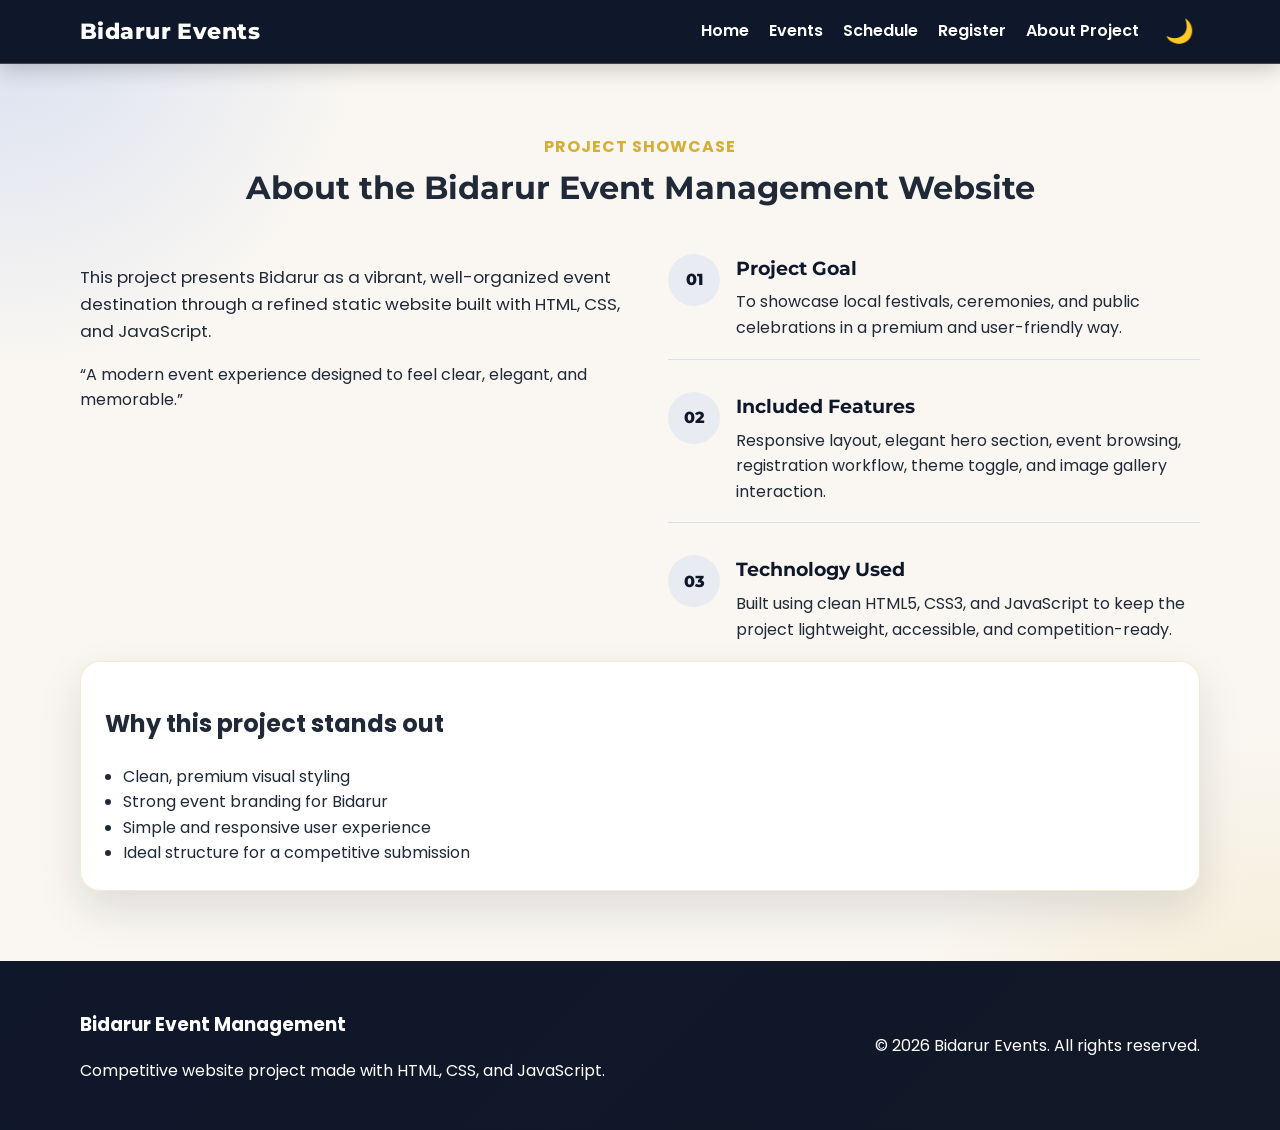
==== about-project.html @ a52b636d "Add files via upload" ====
<!DOCTYPE html>
<html lang="en">
<head>
    <meta charset="UTF-8" />
    <meta name="viewport" content="width=device-width, initial-scale=1.0" />
    <title>About the Project | Bidarur Event Management</title>
    <meta name="description" content="A premium static event management project page for Bidarur showcasing the website concept, goals, and technologies." />
    <link rel="preconnect" href="https://fonts.googleapis.com" />
    <link rel="preconnect" href="https://fonts.gstatic.com" crossorigin />
    <link href="https://fonts.googleapis.com/css2?family=Montserrat:wght@600;700;800&family=Poppins:wght@400;500;600;700&display=swap" rel="stylesheet" />
    <link rel="stylesheet" href="css/style.css" />
    <link rel="stylesheet" href="css/responsive.css" />
</head>
<body>
    <div class="loading-screen" id="loadingScreen">
        <div class="spinner"></div>
    </div>

    <header class="site-header">
        <div class="container nav-wrapper">
            <a href="index.html" class="logo">Bidarur Events</a>
            <button class="menu-toggle" aria-label="Toggle menu">☰</button>
            <nav class="site-nav">
                <a href="index.html">Home</a>
                <a href="index.html#events">Events</a>
                <a href="index.html#schedule">Schedule</a>
                <a href="index.html#register">Register</a>
                <a href="about-project.html">About Project</a>
                <button class="theme-toggle" id="themeToggle" aria-label="Toggle dark mode">🌙</button>
            </nav>
        </div>
    </header>

    <main class="page-content section">
        <div class="container">
            <div class="section-heading reveal">
                <p class="eyebrow">Project Showcase</p>
                <h1>About the Bidarur Event Management Website</h1>
            </div>

            <div class="project-showcase">
                <div class="project-intro reveal">
                    <p class="lead">
                        This project presents Bidarur as a vibrant, well-organized event destination through a refined
                        static website built with HTML, CSS, and JavaScript.
                    </p>
                    <div class="about-quote">
                        “A modern event experience designed to feel clear, elegant, and memorable.”
                    </div>
                </div>

                <div class="project-panel reveal">
                    <div class="project-panel-row">
                        <span>01</span>
                        <div>
                            <h3>Project Goal</h3>
                            <p>To showcase local festivals, ceremonies, and public celebrations in a premium and user-friendly way.</p>
                        </div>
                    </div>
                    <div class="project-panel-row">
                        <span>02</span>
                        <div>
                            <h3>Included Features</h3>
                            <p>Responsive layout, elegant hero section, event browsing, registration workflow, theme toggle, and image gallery interaction.</p>
                        </div>
                    </div>
                    <div class="project-panel-row">
                        <span>03</span>
                        <div>
                            <h3>Technology Used</h3>
                            <p>Built using clean HTML5, CSS3, and JavaScript to keep the project lightweight, accessible, and competition-ready.</p>
                        </div>
                    </div>
                </div>
            </div>

            <div class="project-summary reveal">
                <h2>Why this project stands out</h2>
                <ul>
                    <li>Clean, premium visual styling</li>
                    <li>Strong event branding for Bidarur</li>
                    <li>Simple and responsive user experience</li>
                    <li>Ideal structure for a competitive submission</li>
                </ul>
            </div>
        </div>
    </main>

    <footer class="site-footer">
        <div class="container footer-grid">
            <div>
                <h3>Bidarur Event Management</h3>
                <p>Competitive website project made with HTML, CSS, and JavaScript.</p>
            </div>
            <div>
                <p>© <span id="year"></span> Bidarur Events. All rights reserved.</p>
            </div>
        </div>
    </footer>

    <script src="js/script.js"></script>
</body>
</html>
---- css/style.css ----
:root {
    --primary: #2563eb;
    --primary-dark: #0f172a;
    --secondary: #d4af37;
    --bg: #faf7f2;
    --text: #1f2937;
    --white: #ffffff;
    --card-shadow: 0 18px 45px rgba(15, 23, 42, 0.12);
    --border: rgba(212, 175, 55, 0.24);
}

body.dark-mode {
    --bg: #07111f;
    --text: #e5eefb;
    --white: #10213a;
    --card-shadow: 0 18px 40px rgba(0, 0, 0, 0.35);
    --border: rgba(255, 255, 255, 0.08);
}

* {
    box-sizing: border-box;
}

html {
    scroll-behavior: smooth;
}

body {
    margin: 0;
    font-family: 'Poppins', 'Segoe UI', Arial, sans-serif;
    background:
        radial-gradient(circle at top left, rgba(37, 99, 235, 0.16), transparent 22%),
        radial-gradient(circle at bottom right, rgba(212, 175, 55, 0.2), transparent 24%),
        var(--bg);
    color: var(--text);
    line-height: 1.6;
    transition: background 0.35s ease, color 0.35s ease;
}

img {
    max-width: 100%;
}

.container {
    width: min(1120px, 92%);
    margin: 0 auto;
}

.loading-screen {
    position: fixed;
    inset: 0;
    display: grid;
    place-items: center;
    background: #0f172a;
    color: #fff;
    z-index: 9999;
    transition: opacity 0.6s ease, visibility 0.6s ease;
}

.loading-screen.hidden {
    opacity: 0;
    visibility: hidden;
}

.spinner {
    width: 60px;
    height: 60px;
    border: 5px solid rgba(255,255,255,0.35);
    border-radius: 50%;
    border-top-color: #fff;
    animation: spin 1s linear infinite;
}

@keyframes spin {
    to { transform: rotate(360deg); }
}

.site-header {
    background: #0f172a;
    backdrop-filter: blur(12px);
    position: sticky;
    top: 0;
    z-index: 999;
    box-shadow: 0 6px 20px rgba(0, 0, 0, 0.18);
    border-bottom: 1px solid rgba(212, 175, 55, 0.3);
    transition: background 0.3s ease, box-shadow 0.3s ease, border-color 0.3s ease;
}

.site-header.scrolled {
    background: #0f172a;
    box-shadow: 0 8px 24px rgba(0, 0, 0, 0.22);
    border-bottom: 1px solid rgba(212, 175, 55, 0.4);
}

body.dark-mode .site-header {
    background: rgba(7, 17, 31, 0.93);
}

.nav-wrapper {
    display: flex;
    align-items: center;
    justify-content: space-between;
    padding: 14px 0;
}

.logo {
    color: #ffffff;
    font-weight: 800;
    text-decoration: none;
    font-size: 1.35rem;
    letter-spacing: 0.02em;
    font-family: 'Montserrat', 'Poppins', sans-serif;
}

.site-nav {
    display: flex;
    gap: 20px;
    align-items: center;
}

.site-nav a {
    text-decoration: none;
    color: #ffffff;
    font-weight: 600;
}

.menu-toggle,
.theme-toggle {
    display: none;
    font-size: 1.45rem;
    background: transparent;
    border: none;
    cursor: pointer;
}

.theme-toggle {
    display: inline-block;
    color: var(--text);
}

.hero {
    padding: 90px 0 70px;
    background:
        linear-gradient(135deg, rgba(15, 23, 42, 0.98), rgba(37, 99, 235, 0.96)),
        linear-gradient(120deg, rgba(212, 175, 55, 0.18), transparent);
    color: var(--white);
    position: relative;
    overflow: hidden;
}

.hero::before {
    content: "";
    position: absolute;
    inset: auto -80px -80px auto;
    width: 320px;
    height: 320px;
    background: radial-gradient(circle, rgba(255,255,255,0.35), rgba(255,255,255,0.04));
    border-radius: 50%;
}

.hero::after {
    content: "";
    position: absolute;
    left: -60px;
    bottom: -60px;
    width: 180px;
    height: 180px;
    border-radius: 50%;
    background: rgba(249, 199, 79, 0.2);
}

.hero-grid {
    display: grid;
    grid-template-columns: 1.2fr 0.8fr;
    gap: 28px;
    align-items: center;
}

.hero-content h1 {
    font-size: clamp(2.4rem, 5vw, 4rem);
    max-width: 650px;
    font-family: 'Montserrat', 'Poppins', sans-serif;
}

.hero-badge {
    display: inline-block;
    padding: 8px 14px;
    margin-bottom: 14px;
    border-radius: 999px;
    background: rgba(255, 255, 255, 0.16);
    color: #fff;
    font-size: 0.82rem;
    font-weight: 700;
    letter-spacing: 0.04em;
}

.eyebrow {
    text-transform: uppercase;
    letter-spacing: 1px;
    font-weight: 700;
    margin: 0 0 10px;
    color: var(--secondary);
}

.hero h1,
.section-heading h1,
.section-heading h2 {
    margin: 0 0 14px;
    line-height: 1.2;
    font-family: 'Montserrat', 'Poppins', sans-serif;
}

.lead {
    max-width: 680px;
    font-size: 1.05rem;
}

.hero-actions {
    display: flex;
    gap: 15px;
    margin-top: 25px;
}

.btn {
    display: inline-flex;
    align-items: center;
    justify-content: center;
    padding: 12px 20px;
    text-decoration: none;
    border-radius: 999px;
    font-weight: 700;
    font-family: 'Poppins', sans-serif;
    transition: transform 0.25s ease, box-shadow 0.25s ease;
}

.btn:hover,
.feature-card:hover,
.event-card:hover,
.timeline-item:hover,
.gallery-item:hover,
.countdown-box:hover {
    transform: translateY(-6px);
    box-shadow: 0 18px 40px rgba(15, 23, 42, 0.16);
}

.btn.primary {
    background: linear-gradient(135deg, #2563eb, #0f172a);
    color: #ffffff;
    box-shadow: 0 12px 24px rgba(37, 99, 235, 0.24);
}

.btn.secondary {
    background: transparent;
    border: 1px solid rgba(212, 175, 55, 0.9);
    color: #ffffff;
}

.hero-points {
    margin: 22px 0 0;
    padding-left: 18px;
}

.hero-card,
.feature-card,
.event-card,
.register-form,
.project-summary,
.timeline-item,
.gallery-item,
.countdown-box {
    background: var(--white);
    border: 1px solid var(--border);
    border-radius: 20px;
    box-shadow: var(--card-shadow);
}

.hero-card {
    color: var(--text);
    padding: 25px;
    background: linear-gradient(180deg, rgba(255,255,255,0.96), rgba(250,247,242,0.96));
    display: flex;
    flex-direction: column;
    gap: 14px;
    border: 1px solid rgba(212, 175, 55, 0.34);
}

body.dark-mode .hero-card {
    background: linear-gradient(180deg, rgba(16,33,58,0.98), rgba(10,23,42,0.98));
}

.mini-stat {
    display: flex;
    justify-content: space-between;
    align-items: center;
    padding: 12px 0;
    border-bottom: 1px solid #dde8ff;
}

.mini-stat:last-child {
    border-bottom: none;
}

.hero-side-button {
    width: 100%;
    text-align: center;
}

.mini-stat span {
    font-size: 1.6rem;
    font-weight: 800;
    color: var(--primary-dark);
}

/* Editorial home hero */
.hero {
    min-height: 700px;
    padding: 100px 0 96px;
    background: #fbf9f5;
    color: var(--primary-dark);
}

.hero::before {
    inset: auto -180px -210px auto;
    width: 590px;
    height: 590px;
    background: #d4af37;
    opacity: 0.82;
}

.hero::after {
    inset: -195px -110px auto auto;
    width: 500px;
    height: 500px;
    background: transparent;
    border: 1px solid rgba(212, 175, 55, 0.5);
    opacity: 1;
}

.hero-grid {
    grid-template-columns: minmax(0, 1.1fr) minmax(360px, 0.9fr);
    gap: clamp(28px, 4vw, 70px);
    min-height: 470px;
    position: relative;
    z-index: 1;
}

.hero-content {
    position: relative;
    z-index: 2;
}

.hero-kicker {
    margin: 0 0 20px;
    color: var(--primary);
    font-size: 0.84rem;
    font-weight: 800;
    letter-spacing: 0.15em;
    text-transform: uppercase;
}

.hero-content h1 {
    max-width: 720px;
    margin: 0;
    color: var(--primary-dark);
    font-size: clamp(3rem, 5.5vw, 5.4rem);
    font-weight: 800;
    letter-spacing: -0.065em;
    line-height: 0.98;
}

.hero-content h1 em {
    color: #b58b1b;
    font-family: Georgia, 'Times New Roman', serif;
    font-weight: 500;
}

.hero .lead {
    max-width: 575px;
    margin: 25px 0 0;
    color: #455468;
    font-size: 1.08rem;
}

.hero-actions {
    margin-top: 30px;
}

.hero .btn.primary {
    padding: 14px 23px;
    background: linear-gradient(135deg, #2563eb, #1648ad);
}

.hero-outline {
    padding: 12px 20px;
    border: 1px solid rgba(15, 23, 42, 0.16);
    border-radius: 999px;
    color: var(--primary-dark);
    background: rgba(255, 255, 255, 0.72);
}

.hero-outline span {
    margin-left: 7px;
    font-size: 1.15rem;
}

.hero-trust {
    display: flex;
    align-items: center;
    gap: 12px;
    margin-top: 30px;
    color: #526072;
    font-size: 0.88rem;
}

.hero-trust span {
    display: grid;
    width: 38px;
    height: 38px;
    place-items: center;
    border-radius: 50%;
    color: #9b7412;
    background: rgba(212, 175, 55, 0.22);
}

.hero-trust p {
    margin: 0;
    line-height: 1.45;
}

.hero-trust strong {
    color: var(--primary-dark);
}

.hero-visual {
    position: relative;
    z-index: 1;
    height: 545px;
}

.hero-photo-frame {
    position: absolute;
    inset: 0 auto 0 50%;
    width: min(350px, 76%);
    overflow: hidden;
    border: 9px solid #ffffff;
    border-radius: 180px 180px 28px 28px;
    box-shadow: 0 26px 60px rgba(15, 23, 42, 0.24);
    transform: translateX(-50%);
}

.hero-visual::before {
    content: "";
    position: absolute;
    top: 34px;
    left: 50%;
    width: min(390px, 84%);
    height: 455px;
    border: 2px solid #d4af37;
    border-radius: 190px 190px 34px 34px;
    transform: translateX(-50%) rotate(5deg);
}

.hero-visual::after {
    content: "✦  ✦  ✦";
    position: absolute;
    right: 5%;
    bottom: 5px;
    color: #b58b1b;
    font-size: 1.2rem;
    letter-spacing: 0.3em;
    transform: rotate(-90deg);
}

.hero-photo-frame::after {
    content: "";
    position: absolute;
    inset: 0;
    background: linear-gradient(130deg, rgba(15, 23, 42, 0.08), rgba(15, 23, 42, 0.42));
}

.hero-photo-frame img {
    width: 100%;
    height: 100%;
    object-fit: cover;
    object-position: center;
    transform: scale(1.03);
    transition: transform 0.7s ease;
}

.hero-visual:hover .hero-photo-frame img {
    transform: scale(1.1);
}

.hero-event-note {
    position: absolute;
    left: -2%;
    bottom: 42px;
    max-width: 270px;
    padding: 17px 20px;
    border: 1px solid rgba(255, 255, 255, 0.5);
    border-radius: 16px;
    color: #ffffff;
    background: rgba(15, 23, 42, 0.88);
    box-shadow: 0 15px 30px rgba(15, 23, 42, 0.2);
}

.hero-occasion-badge {
    position: absolute;
    top: 68px;
    right: 0;
    padding: 14px 16px;
    border-left: 3px solid #d4af37;
    color: var(--primary-dark);
    background: rgba(255, 255, 255, 0.92);
    box-shadow: 0 12px 28px rgba(15, 23, 42, 0.12);
}

.hero-occasion-badge span,
.hero-occasion-badge strong {
    display: block;
}

.hero-occasion-badge span {
    color: #8a6a17;
    font-size: 0.68rem;
    font-weight: 800;
    letter-spacing: 0.13em;
    text-transform: uppercase;
}

.hero-occasion-badge strong {
    margin-top: 2px;
    font-size: 0.92rem;
}

.hero-event-note span {
    display: block;
    margin-bottom: 4px;
    color: #f1d87a;
    font-size: 0.71rem;
    font-weight: 800;
    letter-spacing: 0.12em;
    text-transform: uppercase;
}

.hero-event-note strong {
    font-size: 0.94rem;
    line-height: 1.45;
}

body.dark-mode .hero {
    background: #0b1729;
}

body.dark-mode .hero::after {
    background: #10213a;
}

body.dark-mode .hero-content h1,
body.dark-mode .hero-trust strong {
    color: #f8fafc;
}

body.dark-mode .hero .lead,
body.dark-mode .hero-trust {
    color: #c9d7e8;
}

body.dark-mode .hero-outline {
    border-color: rgba(255, 255, 255, 0.16);
    color: #f8fafc;
    background: rgba(16, 33, 58, 0.82);
}

.section {
    padding: 70px 0;
}

.section-heading {
    margin-bottom: 28px;
    text-align: center;
}

.left-align {
    text-align: left;
}

.feature-grid,
.event-grid,
.about-grid,
.gallery-grid,
.countdown-grid {
    display: grid;
    grid-template-columns: repeat(3, 1fr);
    gap: 22px;
}

.about-story {
    display: grid;
    grid-template-columns: minmax(0, 1.05fr) minmax(0, 0.95fr);
    gap: clamp(32px, 6vw, 82px);
    align-items: center;
}

.about-copy {
    padding: 28px 0;
}

.about-collage {
    position: relative;
    min-height: 475px;
    isolation: isolate;
}

.about-collage::before {
    content: "";
    position: absolute;
    inset: 7% 7% 7% 0;
    z-index: -1;
    border-radius: 48% 52% 45% 55% / 52% 39% 61% 48%;
    background: rgba(212, 175, 55, 0.16);
}

.about-photo {
    position: absolute;
    overflow: hidden;
    border: 8px solid var(--bg);
    box-shadow: 0 18px 35px rgba(15, 23, 42, 0.18);
    background: #e5e7eb;
    animation: about-float 5.5s ease-in-out infinite;
}

.about-photo img {
    display: block;
    width: 100%;
    height: 100%;
    object-fit: cover;
}

.about-photo-main {
    width: 63%;
    height: 73%;
    left: 8%;
    top: 14%;
    border-radius: 50% 50% 47% 47%;
}

.about-photo-top {
    width: 33%;
    height: 32%;
    top: 0;
    right: 3%;
    border-radius: 50%;
    animation-delay: -1.8s;
}

.about-photo-bottom {
    width: 34%;
    height: 31%;
    right: 0;
    bottom: 0;
    border-radius: 50%;
    animation-delay: -3.4s;
}

@keyframes about-float {
    0%, 100% {
        transform: translateY(0) rotate(0deg);
    }

    50% {
        transform: translateY(-12px) rotate(1deg);
    }
}

@media (prefers-reduced-motion: reduce) {
    .about-photo {
        animation: none;
    }

    .balloon-group {
        animation: none;
    }
}

.about-kicker {
    margin: 0 0 12px;
    color: #cf6e43;
    font-size: 0.85rem;
    font-weight: 800;
    text-transform: uppercase;
    letter-spacing: 0.22em;
}

.about-copy h2 {
    margin: 0 0 22px;
    color: var(--primary-dark);
    font-family: 'Montserrat', 'Poppins', sans-serif;
    font-size: clamp(2rem, 3.5vw, 3.3rem);
    line-height: 1.16;
}

.about-copy p:not(.about-kicker) {
    max-width: 560px;
    margin: 0 0 14px;
    color: var(--text);
    font-size: 1.03rem;
}

.about-link {
    display: inline-flex;
    align-items: center;
    gap: 10px;
    margin-top: 22px;
    color: #cf6e43;
    font-size: 0.92rem;
    font-weight: 800;
    letter-spacing: 0.16em;
    text-decoration: none;
    text-transform: uppercase;
}

.about-link span {
    font-size: 1.35rem;
    transition: transform 0.25s ease;
}

.about-link:hover span {
    transform: translateX(6px);
}

body.dark-mode .about-copy h2 {
    color: #f8fafc;
}

.service-bars {
    display: grid;
    gap: 16px;
}

.service-bar {
    position: relative;
    padding: 22px 24px;
    border-radius: 18px;
    background: linear-gradient(135deg, rgba(255,255,255,0.98), rgba(250,247,242,0.98));
    border: 1px solid rgba(37, 99, 235, 0.15);
    box-shadow: var(--card-shadow);
    overflow: hidden;
    transition: transform 0.28s ease, box-shadow 0.28s ease, border-color 0.28s ease;
}

.service-bar:hover {
    transform: translateX(8px);
    box-shadow: 0 18px 40px rgba(15, 23, 42, 0.16);
    border-color: rgba(212, 175, 55, 0.8);
}

.service-bar::before {
    content: "";
    position: absolute;
    inset: 0 auto auto 0;
    width: 100%;
    height: 4px;
    background: linear-gradient(90deg, #d4af37, #2563eb);
    transform: scaleX(0.4);
    transform-origin: left center;
    transition: transform 0.35s ease;
}

.service-bar:hover::before {
    transform: scaleX(1);
}

.service-bar-header {
    display: flex;
    align-items: center;
    gap: 14px;
    margin-bottom: 8px;
}

.service-bar-header span {
    display: inline-flex;
    align-items: center;
    justify-content: center;
    width: 44px;
    height: 44px;
    border-radius: 50%;
    background: rgba(37, 99, 235, 0.10);
    color: var(--primary-dark);
    font-weight: 800;
    font-family: 'Montserrat', 'Poppins', sans-serif;
}

.service-bar h3 {
    margin: 0;
    color: var(--primary-dark);
    font-family: 'Montserrat', 'Poppins', sans-serif;
}

.service-bar p {
    margin: 0;
    padding-left: 58px;
}

.testimonial-heading {
    display: grid;
    grid-template-columns: 1fr auto;
    gap: 32px;
    align-items: center;
    margin: 0 4% 70px;
}

.testimonial-heading h2 {
    margin: 0 0 18px;
    color: var(--primary-dark);
    font-family: 'Montserrat', 'Poppins', sans-serif;
    font-size: clamp(2.4rem, 4vw, 4.2rem);
    font-weight: 800;
    letter-spacing: -0.03em;
    text-transform: uppercase;
}

.testimonial-heading p:not(.about-kicker) {
    max-width: 590px;
    margin: 0;
    color: var(--text);
    font-size: 1.03rem;
}

.testimonial-all-link {
    display: inline-flex;
    align-items: center;
    gap: 10px;
    color: var(--primary);
    font-size: 0.9rem;
    font-weight: 800;
    letter-spacing: 0.16em;
    text-decoration: none;
    text-transform: uppercase;
}

.testimonial-all-link span {
    font-size: 1.3rem;
    transition: transform 0.25s ease;
}

.testimonial-all-link:hover span {
    transform: translateX(6px);
}

.testimonial-grid {
    display: grid;
    grid-template-columns: repeat(3, 1fr);
    gap: 56px;
    padding: 0 4%;
}

.testimonial-card {
    position: relative;
    min-height: 360px;
    padding: 82px 38px 34px;
    border-radius: 20px;
    overflow: visible;
    background: linear-gradient(145deg, rgba(255, 255, 255, 0.98), rgba(241, 246, 255, 0.98));
    border: 1px solid rgba(212, 175, 55, 0.34);
    box-shadow: 0 22px 42px rgba(15, 23, 42, 0.1);
    transition: transform 0.25s ease, box-shadow 0.25s ease;
}

.testimonial-card::before {
    content: "";
    position: absolute;
    top: 0;
    left: 26px;
    right: 26px;
    height: 4px;
    border-radius: 0 0 999px 999px;
    background: linear-gradient(90deg, var(--secondary), var(--primary));
}

.testimonial-card:hover {
    transform: translateY(-7px);
    box-shadow: 0 25px 46px rgba(15, 23, 42, 0.17);
}

.testimonial-card img {
    position: absolute;
    top: -48px;
    left: 48px;
    width: 96px;
    height: 96px;
    border: 4px solid var(--bg);
    border-radius: 50%;
    object-fit: cover;
    box-shadow: 0 10px 22px rgba(15, 23, 42, 0.12);
}

.testimonial-quote {
    margin: 0;
    color: var(--primary-dark);
    font-size: 1.15rem;
    font-weight: 600;
    line-height: 1.72;
}

.testimonial-name {
    margin: 28px 0 0;
    color: var(--primary);
    font-size: 0.82rem;
    font-weight: 800;
    letter-spacing: 0.2em;
    text-transform: uppercase;
}

body.dark-mode .testimonial-card {
    background: linear-gradient(145deg, rgba(16, 33, 58, 0.98), rgba(10, 23, 42, 0.98));
}

body.dark-mode .testimonial-quote,
body.dark-mode .testimonial-heading h2 {
    color: #f8fafc;
}

.feature-card {
    background: linear-gradient(180deg, rgba(255,255,255,0.98), rgba(250,247,242,0.98));
    border: 1px solid rgba(212, 175, 55, 0.25);
}

.package-card {
    position: relative;
    overflow: hidden;
}

.package-tier {
    display: inline-block;
    margin-bottom: 12px;
    padding: 6px 12px;
    border-radius: 999px;
    background: rgba(37, 99, 235, 0.10);
    color: var(--primary-dark);
    font-size: 0.9rem;
    font-weight: 800;
    letter-spacing: 0.06em;
    text-transform: uppercase;
}

.package-gold {
    border-color: rgba(212, 175, 55, 0.85);
    box-shadow: 0 20px 40px rgba(212, 175, 55, 0.22);
    transform: translateY(-4px);
}

.package-ribbon {
    position: absolute;
    top: 16px;
    right: -38px;
    padding: 8px 44px;
    background: linear-gradient(90deg, #d4af37, #f1d87a);
    color: #0f172a;
    font-size: 0.76rem;
    font-weight: 800;
    letter-spacing: 0.08em;
    text-transform: uppercase;
    transform: rotate(45deg);
    box-shadow: 0 8px 18px rgba(212, 175, 55, 0.3);
}

.event-grid {
    grid-template-columns: repeat(4, 1fr);
}

.gallery-grid {
    grid-template-columns: repeat(4, 1fr);
}

.gallery-card {
    min-height: 220px;
    display: grid;
    align-items: end;
    padding: 18px;
    color: #ffffff;
    font-size: 1.05rem;
    font-weight: 700;
    position: relative;
    overflow: hidden;
    border-radius: 20px;
    background-size: cover;
    background-position: center;
    box-shadow: var(--card-shadow);
}

.gallery-card::before {
    content: "";
    position: absolute;
    inset: 0;
    background: linear-gradient(to top, rgba(7, 17, 31, 0.78), rgba(7, 17, 31, 0.25));
}

.gallery-1 {
    background-image: linear-gradient(135deg, rgba(13, 110, 253, 0.35), rgba(29, 78, 216, 0.55)), url('https://images.unsplash.com/photo-1511578314322-379afb476865?auto=format&fit=crop&w=900&q=80');
}

.gallery-2 {
    background-image: linear-gradient(135deg, rgba(13, 110, 253, 0.35), rgba(29, 78, 216, 0.55)), url('https://images.unsplash.com/photo-1522202176988-66273c2fd55f?auto=format&fit=crop&w=900&q=80');
}

.gallery-3 {
    background-image: linear-gradient(135deg, rgba(13, 110, 253, 0.35), rgba(29, 78, 216, 0.55)), url('https://images.unsplash.com/photo-1492684223066-81342ee5ff30?auto=format&fit=crop&w=900&q=80');
}

.gallery-4 {
    background-image: linear-gradient(135deg, rgba(13, 110, 253, 0.35), rgba(29, 78, 216, 0.55)), url('https://images.unsplash.com/photo-1517457373958-b7bdd4587205?auto=format&fit=crop&w=900&q=80');
}

.gallery-caption {
    position: relative;
    z-index: 1;
    text-shadow: 0 2px 8px rgba(0, 0, 0, 0.35);
}

.countdown-box {
    padding: 24px;
    text-align: center;
    font-weight: 700;
}

.feature-card,
.event-card,
.project-summary,
.timeline-item {
    padding: 24px;
    transition: transform 0.25s ease, box-shadow 0.25s ease;
    position: relative;
}

.feature-card::before,
.event-card::before {
    content: "";
    position: absolute;
    inset: 0 auto auto 0;
    width: 100%;
    height: 4px;
    background: linear-gradient(90deg, #d4af37, #2563eb);
    border-radius: 20px 20px 0 0;
}

.feature-card h3,
.event-card h3 {
    color: var(--primary-dark);
    font-family: 'Montserrat', 'Poppins', sans-serif;
}

.event-card {
    position: relative;
    overflow: hidden;
    cursor: pointer;
    border: 1px solid rgba(212, 175, 55, 0.24);
    border-radius: 20px;
    box-shadow: var(--card-shadow);
    background-repeat: no-repeat;
    background-size: cover;
    background-position: center;
    min-height: 320px;
    display: flex;
    flex-direction: column;
    justify-content: flex-end;
    padding: 24px;
    color: #ffffff;
}

.event-card::before {
    content: "";
    position: absolute;
    inset: 0;
    background: linear-gradient(180deg, rgba(7,17,31,0.10), rgba(7,17,31,0.78));
    pointer-events: none;
}

.event-card > * {
    position: relative;
    z-index: 1;
}

.event-card::after {
    content: "";
    position: absolute;
    inset: auto -30px -30px auto;
    width: 110px;
    height: 110px;
    border-radius: 50%;
    background: rgba(37, 99, 235, 0.16);
}

.event-card h3,
.event-card p,
.event-card .tag {
    color: #ffffff;
}

.search-bar {
    margin: 0 auto 24px;
    max-width: 760px;
}

.search-bar input {
    width: 100%;
    padding: 14px 16px;
    border: 1px solid rgba(13, 110, 253, 0.18);
    border-radius: 12px;
    margin-bottom: 12px;
    background: rgba(255, 255, 255, 0.75);
    font: inherit;
}

.filter-controls {
    display: flex;
    flex-wrap: wrap;
    gap: 10px;
}

.filter-btn {
    border: none;
    background: rgba(212, 175, 55, 0.16);
    color: #0f172a;
    padding: 8px 14px;
    border-radius: 999px;
    cursor: pointer;
    font-weight: 700;
    transition: 0.25s ease;
}

.filter-btn:hover {
    background: rgba(212, 175, 55, 0.28);
}

.filter-btn.active {
    background: #0f172a;
    color: white;
}

.tag {
    display: inline-block;
    padding: 5px 12px;
    border-radius: 999px;
    background: rgba(255, 255, 255, 0.22);
    color: #ffffff;
    font-size: 0.82rem;
    font-weight: 700;
    border: 1px solid rgba(212, 175, 55, 0.7);
}

.timeline {
    display: grid;
    grid-template-columns: repeat(4, 1fr);
    gap: 14px;
}

.timeline-item strong {
    display: block;
    color: var(--primary-dark);
    margin-bottom: 8px;
}

.register-grid {
    display: grid;
    grid-template-columns: 1fr 1fr;
    gap: 32px;
    align-items: start;
}

.register-copy {
    max-width: 520px;
}

.register-form {
    padding: 24px;
    background:
        linear-gradient(180deg, rgba(255,255,255,0.98), rgba(250,247,242,0.98));
    border: 1px solid rgba(212, 175, 55, 0.28);
}

body.dark-mode .register-form {
    background: linear-gradient(180deg, rgba(16,33,58,0.98), rgba(10,23,42,0.98));
}

.form-row {
    display: grid;
    grid-template-columns: 1fr 1fr;
    gap: 16px;
}

.register-form label {
    display: block;
    font-weight: 700;
    margin-bottom: 16px;
}

.register-form input,
.register-form select {
    width: 100%;
    padding: 12px 14px;
    margin-top: 8px;
    border: 1px solid #cbd5e1;
    border-radius: 10px;
    font: inherit;
    transition: border 0.25s ease, box-shadow 0.25s ease;
}

.register-form input:focus,
.register-form select:focus {
    outline: none;
    border-color: #0d6efd;
    box-shadow: 0 0 0 4px rgba(13, 110, 253, 0.16);
}

.message {
    margin-top: 12px;
    font-weight: 700;
    color: var(--primary-dark);
    line-height: 1.6;
}

.site-footer {
    background: linear-gradient(135deg, #0f172a, #111827);
    color: #ffffff;
    padding: 30px 0;
}

.footer-grid {
    display: flex;
    justify-content: space-between;
    gap: 18px;
    align-items: center;
}

.page-content h1 {
    margin-bottom: 16px;
}

.project-summary ul {
    margin: 0;
    padding-left: 18px;
}

.project-showcase {
    display: grid;
    grid-template-columns: 1.05fr 1fr;
    gap: 30px;
    align-items: start;
    margin-top: 16px;
}

.project-intro {
    padding: 12px 0;
}

.project-panel {
    display: grid;
    gap: 14px;
}

.project-panel-row {
    display: grid;
    grid-template-columns: auto 1fr;
    gap: 16px;
    align-items: start;
    padding: 18px 0;
    border-bottom: 1px solid rgba(37, 99, 235, 0.16);
}

.project-panel-row:last-child {
    border-bottom: none;
}

.project-panel-row span {
    display: inline-flex;
    align-items: center;
    justify-content: center;
    width: 52px;
    height: 52px;
    border-radius: 50%;
    background: rgba(37, 99, 235, 0.08);
    color: var(--primary-dark);
    font-weight: 800;
    font-family: 'Montserrat', 'Poppins', sans-serif;
}

.project-panel-row h3 {
    margin: 0 0 6px;
    color: var(--primary-dark);
    font-family: 'Montserrat', 'Poppins', sans-serif;
}

.project-panel-row p {
    margin: 0;
}

.reveal {
    opacity: 0;
    transform: translateY(32px) scale(0.98);
    filter: blur(5px);
    transition: opacity 0.9s ease, transform 0.9s ease, filter 0.9s ease;
}

.reveal.visible {
    opacity: 1;
    transform: translateY(0) scale(1);
    filter: blur(0);
}

.countdown-box span {
    display: block;
    font-size: 2rem;
    color: var(--primary-dark);
}

.countdown-box small {
    text-transform: uppercase;
    letter-spacing: 0.06em;
}

.image-modal {
    position: fixed;
    inset: 0;
    background: rgba(4, 10, 24, 0.78);
    display: none;
    align-items: center;
    justify-content: center;
    z-index: 1000;
    padding: 20px;
}

.image-modal.open {
    display: flex;
}

.modal-content {
    width: min(760px, 92vw);
    background: #ffffff;
    border-radius: 20px;
    padding: 18px;
    position: relative;
    box-shadow: 0 16px 50px rgba(0, 0, 0, 0.35);
}

.modal-gallery {
    display: grid;
    grid-template-columns: auto 1fr auto;
    align-items: center;
    gap: 10px;
}

.modal-content img {
    width: 100%;
    max-height: 70vh;
    object-fit: cover;
    border-radius: 14px;
}

.modal-caption {
    display: flex;
    align-items: center;
    justify-content: space-between;
    gap: 12px;
    margin-top: 12px;
}

.modal-content h3 {
    margin: 0;
    color: var(--primary-dark);
}

.modal-content p {
    margin: 0;
    color: #4b5563;
    font-size: 0.95rem;
}

.modal-nav {
    border: none;
    background: rgba(13, 110, 253, 0.12);
    color: #0b4ea2;
    width: 42px;
    height: 42px;
    border-radius: 50%;
    cursor: pointer;
    font-size: 1.6rem;
    line-height: 1;
}

.modal-close {
    position: absolute;
    top: 12px;
    right: 12px;
    border: none;
    background: rgba(13, 110, 253, 0.12);
    color: #0b4ea2;
    width: 40px;
    height: 40px;
    border-radius: 50%;
    cursor: pointer;
    font-size: 1.4rem;
}
---- css/responsive.css ----
@media (max-width: 900px) {
    .hero-grid,
    .register-grid,
    .feature-grid,
    .event-grid,
    .about-grid,
    .about-story,
    .project-showcase,
    .service-story,
    .timeline,
    .gallery-grid,
    .countdown-grid {
        grid-template-columns: 1fr 1fr;
    }

    .testimonial-grid {
        grid-template-columns: 1fr 1fr;
    }
}

@media (max-width: 700px) {
    .menu-toggle {
        display: inline-block;
    }

    .site-nav {
        display: none;
        position: absolute;
        top: 62px;
        right: 4%;
        background: #ffffff;
        width: 220px;
        padding: 14px;
        border-radius: 14px;
        box-shadow: var(--card-shadow);
        flex-direction: column;
    }

    body.dark-mode .site-nav {
        background: #0d1b31;
    }

    .site-nav.show {
        display: flex;
    }

    .hero-grid,
    .register-grid,
    .feature-grid,
    .event-grid,
    .about-grid,
    .about-story,
    .project-showcase,
    .service-story,
    .timeline,
    .gallery-grid,
    .countdown-grid,
    .footer-grid {
        grid-template-columns: 1fr;
        flex-direction: column;
    }

    .hero {
        padding-top: 60px;
    }

    .hero-grid {
        min-height: auto;
    }

    .hero-content h1 {
        font-size: clamp(2.75rem, 13vw, 4rem);
    }

    .hero-visual {
        height: 455px;
        margin-top: 12px;
    }

    .hero-photo-frame {
        width: min(310px, 77%);
    }

    .hero-event-note {
        left: 0;
        bottom: 20px;
        max-width: 245px;
    }

    .hero-occasion-badge {
        top: 42px;
        right: 1%;
    }

    .hero-actions {
        flex-direction: column;
        align-items: stretch;
    }

    .testimonial-heading,
    .testimonial-grid {
        grid-template-columns: 1fr;
    }

    .testimonial-heading {
        margin: 0 0 62px;
    }

    .testimonial-grid {
        gap: 62px;
        padding: 0;
    }

    .about-story {
        gap: 12px;
    }

    .about-collage {
        min-height: 390px;
    }

    .about-copy {
        padding: 12px 0 0;
    }
}

@media (max-width: 420px) {
    .about-collage {
        min-height: 330px;
    }

    .about-photo {
        border-width: 5px;
    }
}
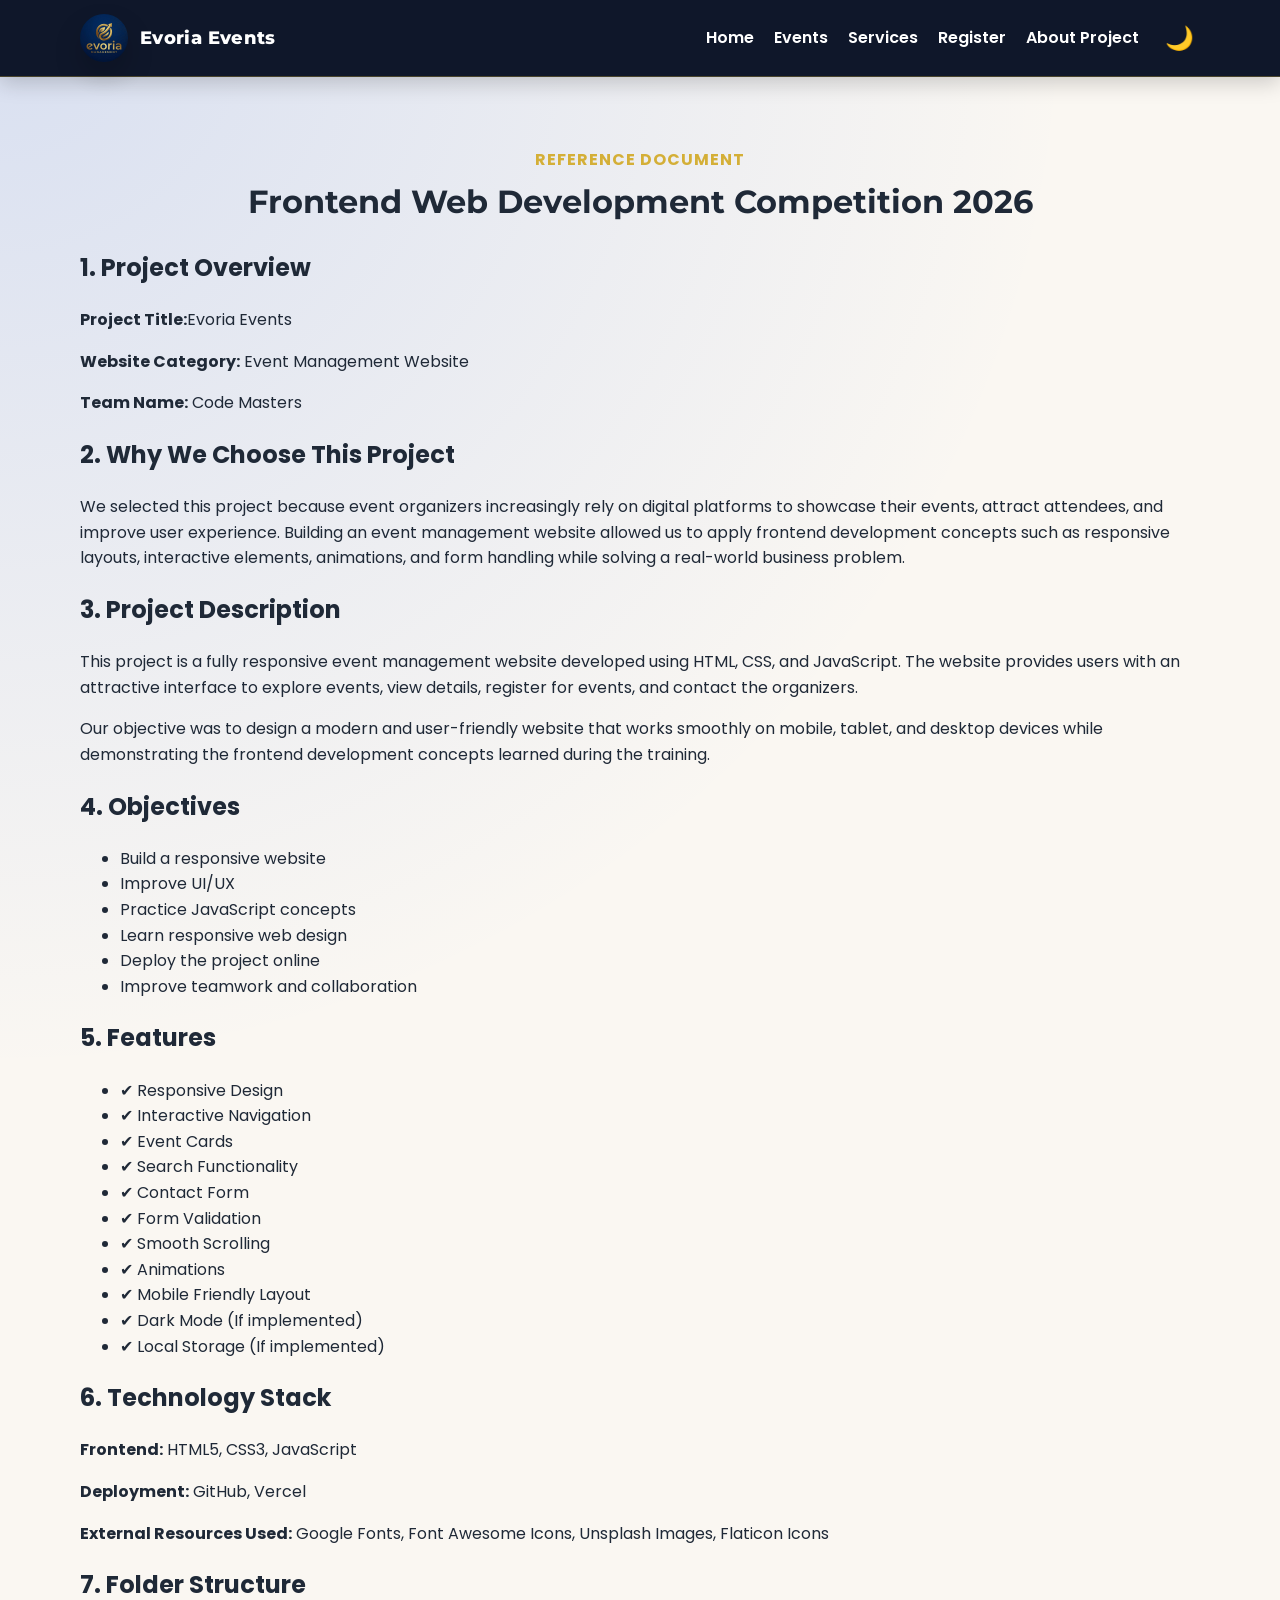
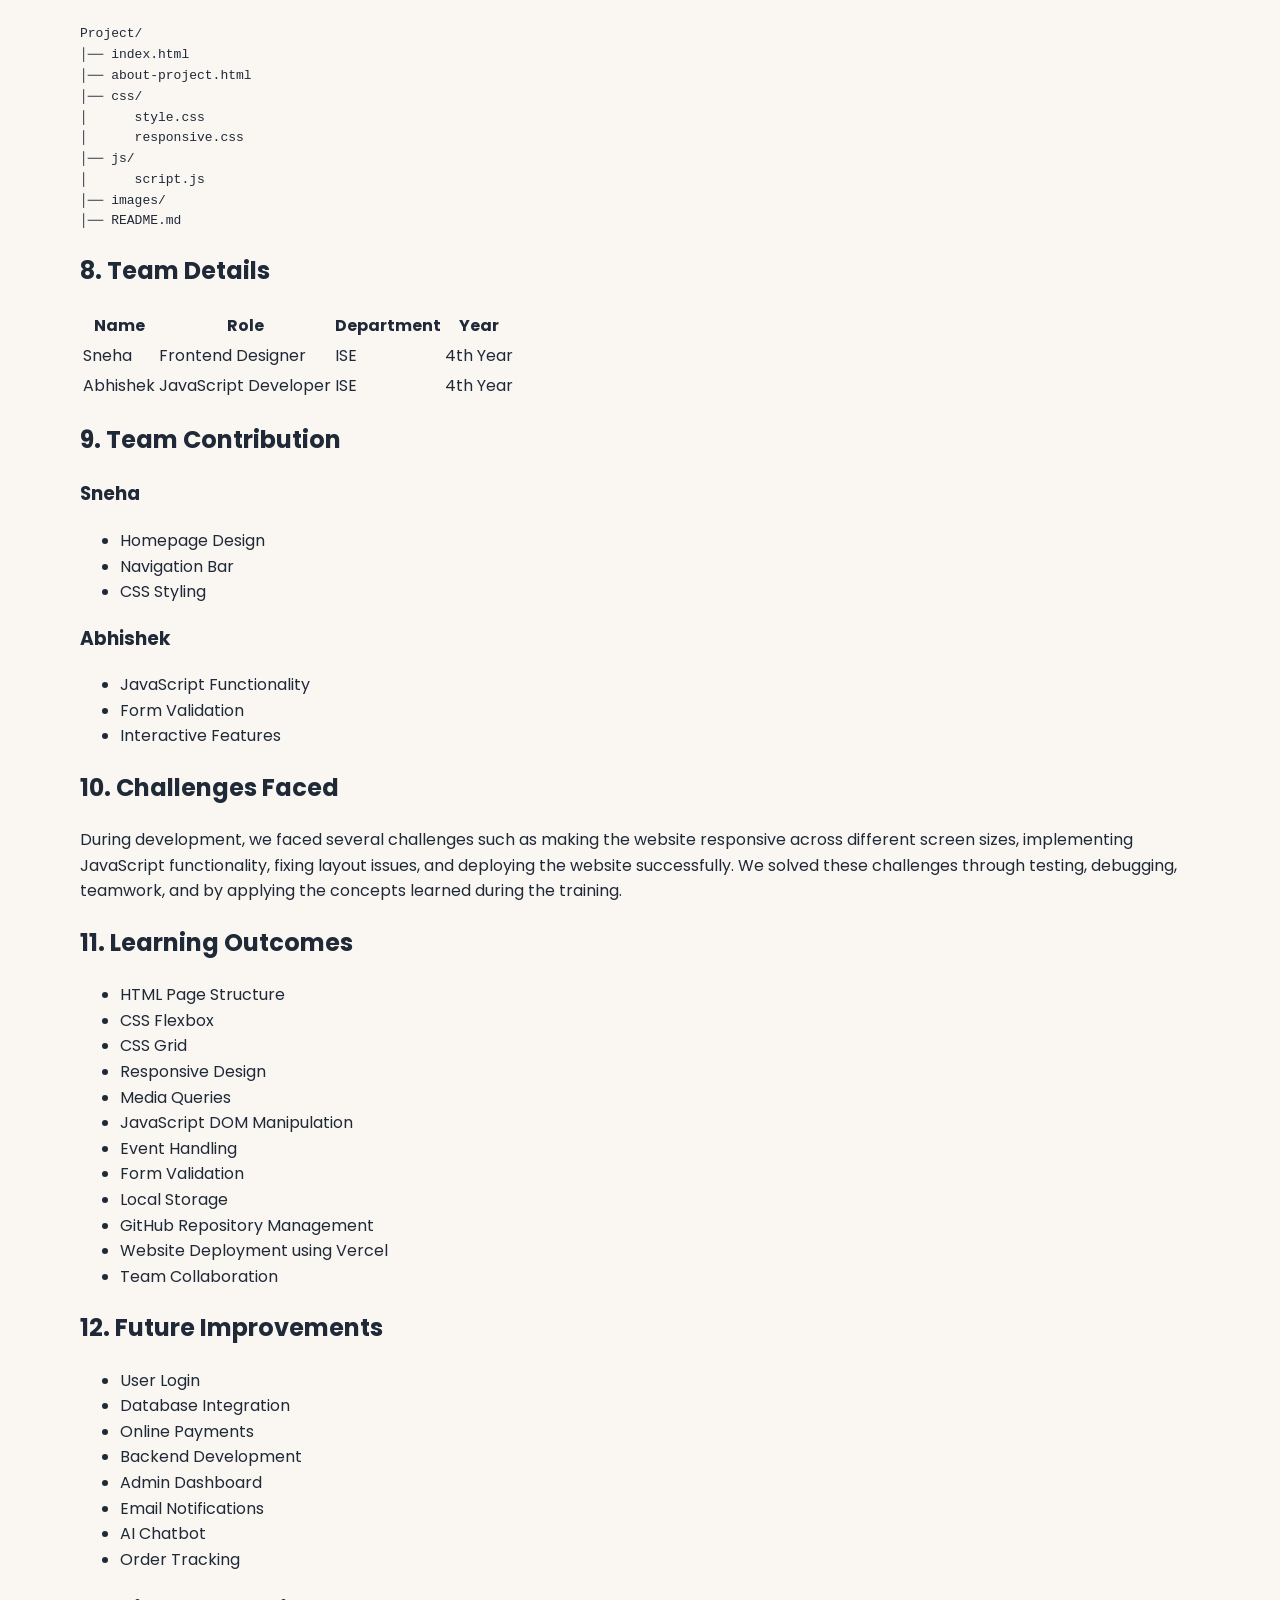
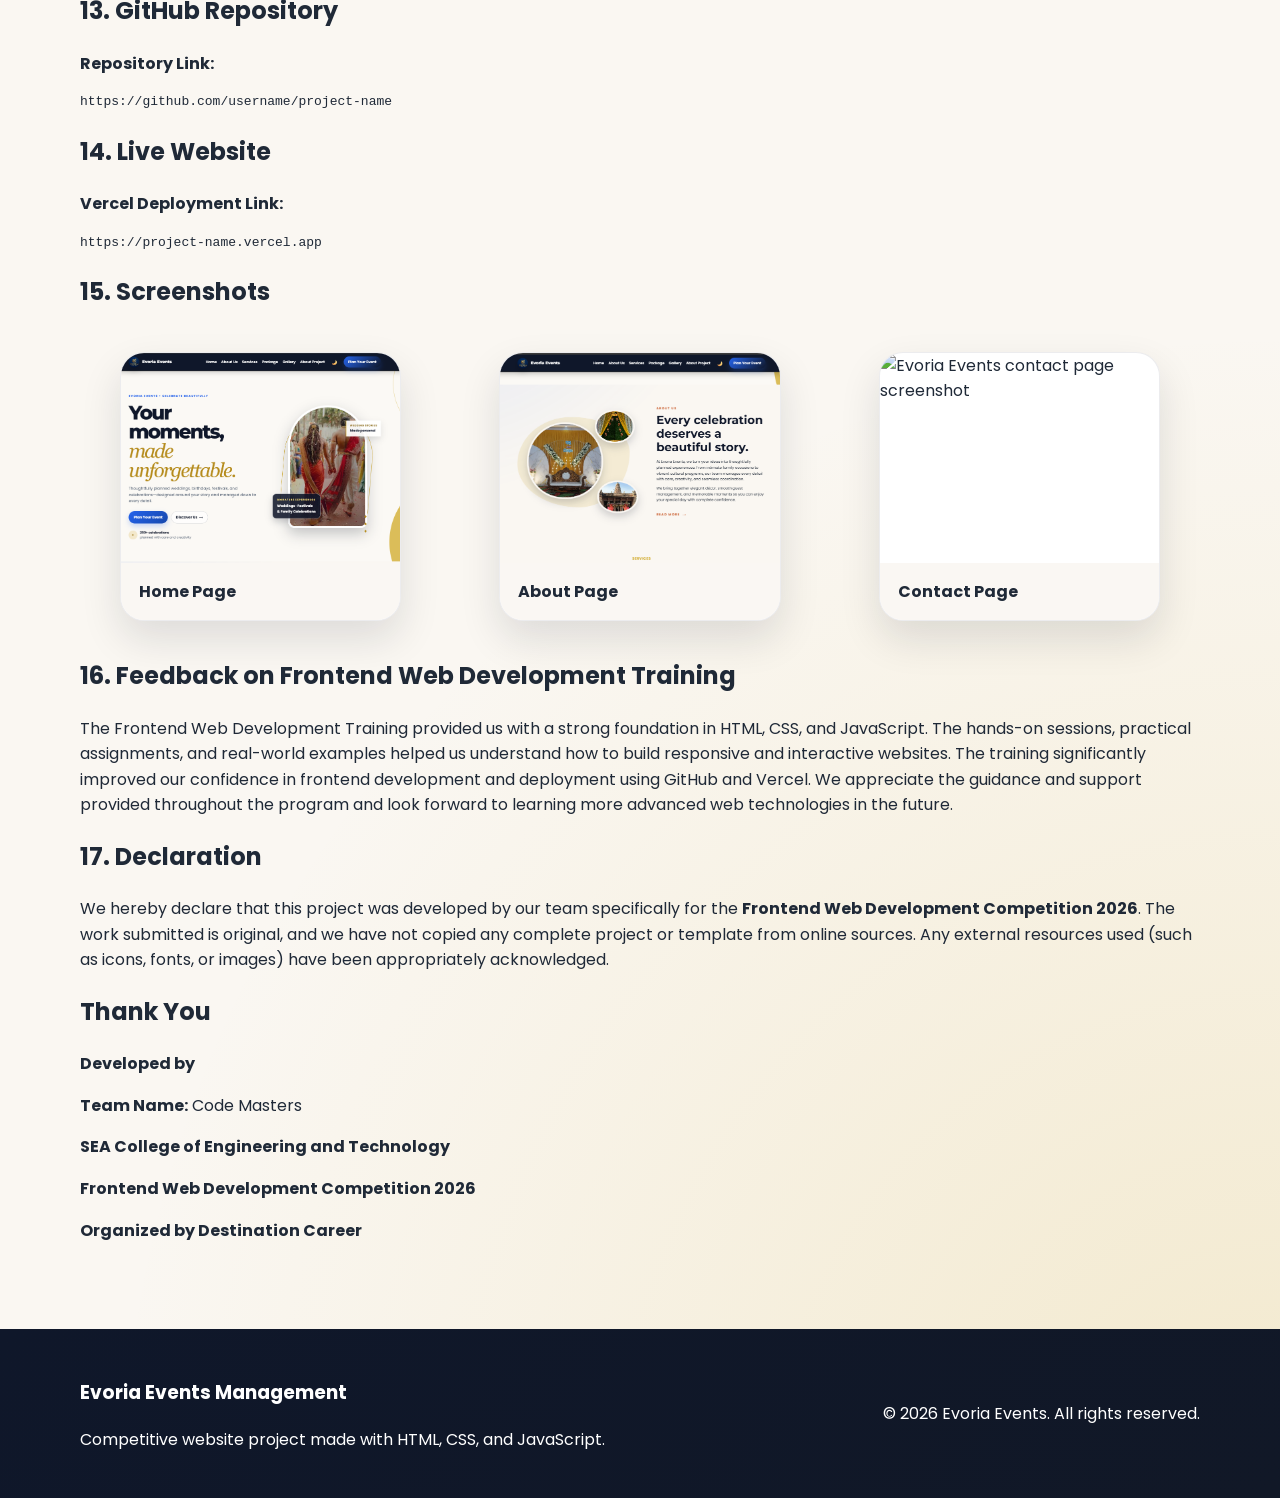
==== commit 1629fb9a: "Add files via upload" ====
--- a/about-project.html
+++ b/about-project.html
@@ -3,8 +3,8 @@
 <head>
     <meta charset="UTF-8" />
     <meta name="viewport" content="width=device-width, initial-scale=1.0" />
-    <title>About the Project | Bidarur Event Management</title>
-    <meta name="description" content="A premium static event management project page for Bidarur showcasing the website concept, goals, and technologies." />
+    <title>About the Project | Evoria Events Management</title>
+    <meta name="description" content="A premium static event management project page for Evoria showcasing the website concept, goals, and technologies." />
     <link rel="preconnect" href="https://fonts.googleapis.com" />
     <link rel="preconnect" href="https://fonts.gstatic.com" crossorigin />
     <link href="https://fonts.googleapis.com/css2?family=Montserrat:wght@600;700;800&family=Poppins:wght@400;500;600;700&display=swap" rel="stylesheet" />
@@ -18,12 +18,15 @@
 
     <header class="site-header">
         <div class="container nav-wrapper">
-            <a href="index.html" class="logo">Bidarur Events</a>
+            <a href="index.html" class="logo">
+                <img src="image/logo img.jpeg" alt="Evoria Events logo" class="logo-image" />
+                <span class="logo-text">Evoria Events</span>
+            </a>
             <button class="menu-toggle" aria-label="Toggle menu">☰</button>
             <nav class="site-nav">
                 <a href="index.html">Home</a>
                 <a href="index.html#events">Events</a>
-                <a href="index.html#schedule">Schedule</a>
+                <a href="index.html#services">Services</a>
                 <a href="index.html#register">Register</a>
                 <a href="about-project.html">About Project</a>
                 <button class="theme-toggle" id="themeToggle" aria-label="Toggle dark mode">🌙</button>
@@ -34,66 +37,209 @@
     <main class="page-content section">
         <div class="container">
             <div class="section-heading reveal">
-                <p class="eyebrow">Project Showcase</p>
-                <h1>About the Bidarur Event Management Website</h1>
+                <p class="eyebrow">Reference Document</p>
+                <h1>Frontend Web Development Competition 2026</h1>
             </div>
 
-            <div class="project-showcase">
-                <div class="project-intro reveal">
-                    <p class="lead">
-                        This project presents Bidarur as a vibrant, well-organized event destination through a refined
-                        static website built with HTML, CSS, and JavaScript.
-                    </p>
-                    <div class="about-quote">
-                        “A modern event experience designed to feel clear, elegant, and memorable.”
-                    </div>
-                </div>
-
-                <div class="project-panel reveal">
-                    <div class="project-panel-row">
-                        <span>01</span>
-                        <div>
-                            <h3>Project Goal</h3>
-                            <p>To showcase local festivals, ceremonies, and public celebrations in a premium and user-friendly way.</p>
-                        </div>
-                    </div>
-                    <div class="project-panel-row">
-                        <span>02</span>
-                        <div>
-                            <h3>Included Features</h3>
-                            <p>Responsive layout, elegant hero section, event browsing, registration workflow, theme toggle, and image gallery interaction.</p>
-                        </div>
-                    </div>
-                    <div class="project-panel-row">
-                        <span>03</span>
-                        <div>
-                            <h3>Technology Used</h3>
-                            <p>Built using clean HTML5, CSS3, and JavaScript to keep the project lightweight, accessible, and competition-ready.</p>
-                        </div>
-                    </div>
-                </div>
-            </div>
-
-            <div class="project-summary reveal">
-                <h2>Why this project stands out</h2>
+            <section class="project-section reveal">
+                <h2>1. Project Overview</h2>
+                <div class="project-block">
+                    <p><strong>Project Title:</strong>Evoria Events</p>
+                    <p><strong>Website Category:</strong> Event Management Website</p>
+                    <p><strong>Team Name:</strong> Code Masters</p>
+                </div>
+            </section>
+
+            <section class="project-section reveal">
+                <h2>2. Why We Choose This Project</h2>
+                <p>We selected this project because event organizers increasingly rely on digital platforms to showcase their events, attract attendees, and improve user experience. Building an event management website allowed us to apply frontend development concepts such as responsive layouts, interactive elements, animations, and form handling while solving a real-world business problem.</p>
+            </section>
+
+            <section class="project-section reveal">
+                <h2>3. Project Description</h2>
+                <p>This project is a fully responsive event management website developed using HTML, CSS, and JavaScript. The website provides users with an attractive interface to explore events, view details, register for events, and contact the organizers.</p>
+                <p>Our objective was to design a modern and user-friendly website that works smoothly on mobile, tablet, and desktop devices while demonstrating the frontend development concepts learned during the training.</p>
+            </section>
+
+            <section class="project-section reveal">
+                <h2>4. Objectives</h2>
                 <ul>
-                    <li>Clean, premium visual styling</li>
-                    <li>Strong event branding for Bidarur</li>
-                    <li>Simple and responsive user experience</li>
-                    <li>Ideal structure for a competitive submission</li>
-                </ul>
-            </div>
+                    <li>Build a responsive website</li>
+                    <li>Improve UI/UX</li>
+                    <li>Practice JavaScript concepts</li>
+                    <li>Learn responsive web design</li>
+                    <li>Deploy the project online</li>
+                    <li>Improve teamwork and collaboration</li>
+                </ul>
+            </section>
+
+            <section class="project-section reveal">
+                <h2>5. Features</h2>
+                <ul class="feature-list">
+                    <li>✔ Responsive Design</li>
+                    <li>✔ Interactive Navigation</li>
+                    <li>✔ Event Cards</li>
+                    <li>✔ Search Functionality</li>
+                    <li>✔ Contact Form</li>
+                    <li>✔ Form Validation</li>
+                    <li>✔ Smooth Scrolling</li>
+                    <li>✔ Animations</li>
+                    <li>✔ Mobile Friendly Layout</li>
+                    <li>✔ Dark Mode (If implemented)</li>
+                    <li>✔ Local Storage (If implemented)</li>
+                </ul>
+            </section>
+
+            <section class="project-section reveal">
+                <h2>6. Technology Stack</h2>
+                <div class="project-block">
+                    <p><strong>Frontend:</strong> HTML5, CSS3, JavaScript</p>
+                    <p><strong>Deployment:</strong> GitHub, Vercel</p>
+                    <p><strong>External Resources Used:</strong> Google Fonts, Font Awesome Icons, Unsplash Images, Flaticon Icons</p>
+                </div>
+            </section>
+
+            <section class="project-section reveal">
+                <h2>7. Folder Structure</h2>
+                <pre class="code-block">Project/
+│── index.html
+│── about-project.html
+│── css/
+│      style.css
+│      responsive.css
+│── js/
+│      script.js
+│── images/
+│── README.md</pre>
+            </section>
+
+            <section class="project-section reveal">
+                <h2>8. Team Details</h2>
+                <table class="team-table">
+                    <thead>
+                        <tr><th>Name</th><th>Role</th><th>Department</th><th>Year</th></tr>
+                    </thead>
+                    <tbody>
+                        <tr><td>Sneha</td><td>Frontend Designer</td><td>ISE</td><td>4th Year</td></tr>
+                        <tr><td>Abhishek</td><td>JavaScript Developer</td><td>ISE</td><td>4th Year</td></tr>
+                    </tbody>
+                </table>
+            </section>
+
+            <section class="project-section reveal">
+                <h2>9. Team Contribution</h2>
+                <div class="project-block">
+                    <h3>Sneha</h3>
+                    <ul>
+                        <li>Homepage Design</li>
+                        <li>Navigation Bar</li>
+                        <li>CSS Styling</li>
+                    </ul>
+                    <h3>Abhishek</h3>
+                    <ul>
+                        <li>JavaScript Functionality</li>
+                        <li>Form Validation</li>
+                        <li>Interactive Features</li>
+                    </ul>
+                </div>
+            </section>
+
+            <section class="project-section reveal">
+                <h2>10. Challenges Faced</h2>
+                <p>During development, we faced several challenges such as making the website responsive across different screen sizes, implementing JavaScript functionality, fixing layout issues, and deploying the website successfully. We solved these challenges through testing, debugging, teamwork, and by applying the concepts learned during the training.</p>
+            </section>
+
+            <section class="project-section reveal">
+                <h2>11. Learning Outcomes</h2>
+                <ul>
+                    <li>HTML Page Structure</li>
+                    <li>CSS Flexbox</li>
+                    <li>CSS Grid</li>
+                    <li>Responsive Design</li>
+                    <li>Media Queries</li>
+                    <li>JavaScript DOM Manipulation</li>
+                    <li>Event Handling</li>
+                    <li>Form Validation</li>
+                    <li>Local Storage</li>
+                    <li>GitHub Repository Management</li>
+                    <li>Website Deployment using Vercel</li>
+                    <li>Team Collaboration</li>
+                </ul>
+            </section>
+
+            <section class="project-section reveal">
+                <h2>12. Future Improvements</h2>
+                <ul>
+                    <li>User Login</li>
+                    <li>Database Integration</li>
+                    <li>Online Payments</li>
+                    <li>Backend Development</li>
+                    <li>Admin Dashboard</li>
+                    <li>Email Notifications</li>
+                    <li>AI Chatbot</li>
+                    <li>Order Tracking</li>
+                </ul>
+            </section>
+
+            <section class="project-section reveal">
+                <h2>13. GitHub Repository</h2>
+                <p><strong>Repository Link:</strong></p>
+                <pre class="code-block">https://github.com/username/project-name</pre>
+            </section>
+
+            <section class="project-section reveal">
+                <h2>14. Live Website</h2>
+                <p><strong>Vercel Deployment Link:</strong></p>
+                <pre class="code-block">https://project-name.vercel.app</pre>
+            </section>
+
+            <section class="project-section reveal">
+                <h2>15. Screenshots</h2>
+                <div class="screenshot-grid">
+                    <figure class="screenshot-item">
+                        <img src="image/home page.png" alt="Evoria Events home page screenshot" />
+                        <figcaption>Home Page</figcaption>
+                    </figure>
+                    <figure class="screenshot-item">
+                        <img src="image/About.png" alt="Evoria Events about page screenshot" />
+                        <figcaption>About Page</figcaption>
+                    </figure>
+                    <figure class="screenshot-item">
+                        <img src="image/Contact.png" alt="Evoria Events contact page screenshot" />
+                        <figcaption>Contact Page</figcaption>
+                    </figure>
+                </div>
+            </section>
+
+            <section class="project-section reveal">
+                <h2>16. Feedback on Frontend Web Development Training</h2>
+                <p>The Frontend Web Development Training provided us with a strong foundation in HTML, CSS, and JavaScript. The hands-on sessions, practical assignments, and real-world examples helped us understand how to build responsive and interactive websites. The training significantly improved our confidence in frontend development and deployment using GitHub and Vercel. We appreciate the guidance and support provided throughout the program and look forward to learning more advanced web technologies in the future.</p>
+            </section>
+
+            <section class="project-section reveal">
+                <h2>17. Declaration</h2>
+                <p>We hereby declare that this project was developed by our team specifically for the <strong>Frontend Web Development Competition 2026</strong>. The work submitted is original, and we have not copied any complete project or template from online sources. Any external resources used (such as icons, fonts, or images) have been appropriately acknowledged.</p>
+            </section>
+
+            <section class="project-section reveal">
+                <h2>Thank You</h2>
+                <p><strong>Developed by</strong></p>
+                <p><strong>Team Name:</strong> Code Masters</p>
+                <p><strong>SEA College of Engineering and Technology</strong></p>
+                <p><strong>Frontend Web Development Competition 2026</strong></p>
+                <p><strong>Organized by Destination Career</strong></p>
+            </section>
         </div>
     </main>
 
     <footer class="site-footer">
         <div class="container footer-grid">
             <div>
-                <h3>Bidarur Event Management</h3>
+                <h3>Evoria Events Management</h3>
                 <p>Competitive website project made with HTML, CSS, and JavaScript.</p>
             </div>
             <div>
-                <p>© <span id="year"></span> Bidarur Events. All rights reserved.</p>
+                <p>© <span id="year"></span> Evoria Events. All rights reserved.</p>
             </div>
         </div>
     </footer>
--- a/css/style.css
+++ b/css/style.css
@@ -7,6 +7,17 @@
     --white: #ffffff;
     --card-shadow: 0 18px 45px rgba(15, 23, 42, 0.12);
     --border: rgba(212, 175, 55, 0.24);
+    --testimonial-section-bg: transparent;
+    --testimonial-card-bg: rgba(255, 255, 255, 0.92);
+    --testimonial-card-border: rgba(212, 175, 55, 0.18);
+    --testimonial-quote: #0f172a;
+    --testimonial-name: #2563eb;
+    --testimonial-eyebrow: #d4af37;
+    --testimonial-subtitle: rgba(15, 23, 42, 0.8);
+    --testimonial-nav-bg: rgba(255, 255, 255, 0.08);
+    --testimonial-nav-border: rgba(15, 23, 42, 0.16);
+    --testimonial-dot: rgba(15, 23, 42, 0.18);
+    --testimonial-dot-active: #0f172a;
 }
 
 body.dark-mode {
@@ -15,6 +26,17 @@
     --white: #10213a;
     --card-shadow: 0 18px 40px rgba(0, 0, 0, 0.35);
     --border: rgba(255, 255, 255, 0.08);
+    --testimonial-section-bg: transparent;
+    --testimonial-card-bg: rgba(10, 17, 36, 0.92);
+    --testimonial-card-border: rgba(255, 255, 255, 0.12);
+    --testimonial-quote: #f8fafc;
+    --testimonial-name: #f5d76e;
+    --testimonial-eyebrow: #d4af37;
+    --testimonial-subtitle: rgba(248, 250, 252, 0.8);
+    --testimonial-nav-bg: rgba(255, 255, 255, 0.08);
+    --testimonial-nav-border: rgba(248, 250, 252, 0.16);
+    --testimonial-dot: rgba(248, 250, 252, 0.24);
+    --testimonial-dot-active: #f8fafc;
 }
 
 * {
@@ -104,12 +126,27 @@
 }
 
 .logo {
+    display: inline-flex;
+    align-items: center;
+    gap: 12px;
     color: #ffffff;
+    text-decoration: none;
     font-weight: 800;
-    text-decoration: none;
-    font-size: 1.35rem;
+    font-size: 1.15rem;
     letter-spacing: 0.02em;
     font-family: 'Montserrat', 'Poppins', sans-serif;
+}
+
+.logo-image {
+    width: 48px;
+    height: 48px;
+    border-radius: 50%;
+    object-fit: cover;
+    box-shadow: 0 14px 28px rgba(0, 0, 0, 0.18);
+}
+
+.logo-text {
+    font-size: 1.1rem;
 }
 
 .site-nav {
@@ -122,6 +159,14 @@
     text-decoration: none;
     color: #ffffff;
     font-weight: 600;
+}
+
+.nav-cta {
+    margin-left: auto;
+}
+
+.site-nav.show .nav-cta {
+    margin-left: 0;
 }
 
 .menu-toggle,
@@ -305,274 +350,274 @@
     text-align: center;
 }
 
-.mini-stat span {
-    font-size: 1.6rem;
-    font-weight: 800;
-    color: var(--primary-dark);
-}
-
-/* Editorial home hero */
-.hero {
-    min-height: 700px;
-    padding: 100px 0 96px;
-    background: #fbf9f5;
-    color: var(--primary-dark);
-}
-
-.hero::before {
-    inset: auto -180px -210px auto;
-    width: 590px;
-    height: 590px;
-    background: #d4af37;
-    opacity: 0.82;
-}
-
-.hero::after {
-    inset: -195px -110px auto auto;
-    width: 500px;
-    height: 500px;
-    background: transparent;
-    border: 1px solid rgba(212, 175, 55, 0.5);
-    opacity: 1;
-}
-
-.hero-grid {
-    grid-template-columns: minmax(0, 1.1fr) minmax(360px, 0.9fr);
-    gap: clamp(28px, 4vw, 70px);
-    min-height: 470px;
-    position: relative;
-    z-index: 1;
-}
-
-.hero-content {
-    position: relative;
-    z-index: 2;
-}
-
-.hero-kicker {
-    margin: 0 0 20px;
-    color: var(--primary);
-    font-size: 0.84rem;
-    font-weight: 800;
-    letter-spacing: 0.15em;
-    text-transform: uppercase;
-}
-
-.hero-content h1 {
-    max-width: 720px;
-    margin: 0;
-    color: var(--primary-dark);
-    font-size: clamp(3rem, 5.5vw, 5.4rem);
-    font-weight: 800;
-    letter-spacing: -0.065em;
-    line-height: 0.98;
-}
-
-.hero-content h1 em {
-    color: #b58b1b;
-    font-family: Georgia, 'Times New Roman', serif;
-    font-weight: 500;
-}
-
-.hero .lead {
-    max-width: 575px;
-    margin: 25px 0 0;
-    color: #455468;
-    font-size: 1.08rem;
-}
-
-.hero-actions {
-    margin-top: 30px;
-}
-
-.hero .btn.primary {
-    padding: 14px 23px;
-    background: linear-gradient(135deg, #2563eb, #1648ad);
-}
-
-.hero-outline {
-    padding: 12px 20px;
-    border: 1px solid rgba(15, 23, 42, 0.16);
-    border-radius: 999px;
-    color: var(--primary-dark);
-    background: rgba(255, 255, 255, 0.72);
-}
-
-.hero-outline span {
-    margin-left: 7px;
-    font-size: 1.15rem;
-}
-
-.hero-trust {
-    display: flex;
-    align-items: center;
-    gap: 12px;
-    margin-top: 30px;
-    color: #526072;
-    font-size: 0.88rem;
-}
-
-.hero-trust span {
-    display: grid;
-    width: 38px;
-    height: 38px;
-    place-items: center;
-    border-radius: 50%;
-    color: #9b7412;
-    background: rgba(212, 175, 55, 0.22);
-}
-
-.hero-trust p {
-    margin: 0;
-    line-height: 1.45;
-}
-
-.hero-trust strong {
-    color: var(--primary-dark);
-}
-
-.hero-visual {
-    position: relative;
-    z-index: 1;
-    height: 545px;
-}
-
-.hero-photo-frame {
-    position: absolute;
-    inset: 0 auto 0 50%;
-    width: min(350px, 76%);
-    overflow: hidden;
-    border: 9px solid #ffffff;
-    border-radius: 180px 180px 28px 28px;
-    box-shadow: 0 26px 60px rgba(15, 23, 42, 0.24);
-    transform: translateX(-50%);
-}
-
-.hero-visual::before {
-    content: "";
-    position: absolute;
-    top: 34px;
-    left: 50%;
-    width: min(390px, 84%);
-    height: 455px;
-    border: 2px solid #d4af37;
-    border-radius: 190px 190px 34px 34px;
-    transform: translateX(-50%) rotate(5deg);
-}
-
-.hero-visual::after {
-    content: "✦  ✦  ✦";
-    position: absolute;
-    right: 5%;
-    bottom: 5px;
-    color: #b58b1b;
-    font-size: 1.2rem;
-    letter-spacing: 0.3em;
-    transform: rotate(-90deg);
-}
-
-.hero-photo-frame::after {
-    content: "";
-    position: absolute;
-    inset: 0;
-    background: linear-gradient(130deg, rgba(15, 23, 42, 0.08), rgba(15, 23, 42, 0.42));
-}
-
-.hero-photo-frame img {
-    width: 100%;
-    height: 100%;
-    object-fit: cover;
-    object-position: center;
-    transform: scale(1.03);
-    transition: transform 0.7s ease;
-}
-
-.hero-visual:hover .hero-photo-frame img {
-    transform: scale(1.1);
-}
-
-.hero-event-note {
-    position: absolute;
-    left: -2%;
-    bottom: 42px;
-    max-width: 270px;
-    padding: 17px 20px;
-    border: 1px solid rgba(255, 255, 255, 0.5);
-    border-radius: 16px;
-    color: #ffffff;
-    background: rgba(15, 23, 42, 0.88);
-    box-shadow: 0 15px 30px rgba(15, 23, 42, 0.2);
-}
-
-.hero-occasion-badge {
-    position: absolute;
-    top: 68px;
-    right: 0;
-    padding: 14px 16px;
-    border-left: 3px solid #d4af37;
-    color: var(--primary-dark);
-    background: rgba(255, 255, 255, 0.92);
-    box-shadow: 0 12px 28px rgba(15, 23, 42, 0.12);
-}
-
-.hero-occasion-badge span,
-.hero-occasion-badge strong {
-    display: block;
-}
-
-.hero-occasion-badge span {
-    color: #8a6a17;
-    font-size: 0.68rem;
-    font-weight: 800;
-    letter-spacing: 0.13em;
-    text-transform: uppercase;
-}
-
-.hero-occasion-badge strong {
-    margin-top: 2px;
-    font-size: 0.92rem;
-}
-
-.hero-event-note span {
-    display: block;
-    margin-bottom: 4px;
-    color: #f1d87a;
-    font-size: 0.71rem;
-    font-weight: 800;
-    letter-spacing: 0.12em;
-    text-transform: uppercase;
-}
-
-.hero-event-note strong {
-    font-size: 0.94rem;
-    line-height: 1.45;
-}
-
-body.dark-mode .hero {
-    background: #0b1729;
-}
-
-body.dark-mode .hero::after {
-    background: #10213a;
-}
-
-body.dark-mode .hero-content h1,
-body.dark-mode .hero-trust strong {
-    color: #f8fafc;
-}
-
-body.dark-mode .hero .lead,
-body.dark-mode .hero-trust {
-    color: #c9d7e8;
-}
-
-body.dark-mode .hero-outline {
-    border-color: rgba(255, 255, 255, 0.16);
-    color: #f8fafc;
-    background: rgba(16, 33, 58, 0.82);
-}
-
-.section {
+.mini-stat span {
+    font-size: 1.6rem;
+    font-weight: 800;
+    color: var(--primary-dark);
+}
+
+/* Editorial home hero */
+.hero {
+    min-height: 700px;
+    padding: 100px 0 96px;
+    background: #fbf9f5;
+    color: var(--primary-dark);
+}
+
+.hero::before {
+    inset: auto -180px -210px auto;
+    width: 590px;
+    height: 590px;
+    background: #d4af37;
+    opacity: 0.82;
+}
+
+.hero::after {
+    inset: -195px -110px auto auto;
+    width: 500px;
+    height: 500px;
+    background: transparent;
+    border: 1px solid rgba(212, 175, 55, 0.5);
+    opacity: 1;
+}
+
+.hero-grid {
+    grid-template-columns: minmax(0, 1.1fr) minmax(360px, 0.9fr);
+    gap: clamp(28px, 4vw, 70px);
+    min-height: 470px;
+    position: relative;
+    z-index: 1;
+}
+
+.hero-content {
+    position: relative;
+    z-index: 2;
+}
+
+.hero-kicker {
+    margin: 0 0 20px;
+    color: var(--primary);
+    font-size: 0.84rem;
+    font-weight: 800;
+    letter-spacing: 0.15em;
+    text-transform: uppercase;
+}
+
+.hero-content h1 {
+    max-width: 720px;
+    margin: 0;
+    color: var(--primary-dark);
+    font-size: clamp(3rem, 5.5vw, 5.4rem);
+    font-weight: 800;
+    letter-spacing: -0.065em;
+    line-height: 0.98;
+}
+
+.hero-content h1 em {
+    color: #b58b1b;
+    font-family: Georgia, 'Times New Roman', serif;
+    font-weight: 500;
+}
+
+.hero .lead {
+    max-width: 575px;
+    margin: 25px 0 0;
+    color: #455468;
+    font-size: 1.08rem;
+}
+
+.hero-actions {
+    margin-top: 30px;
+}
+
+.hero .btn.primary {
+    padding: 14px 23px;
+    background: linear-gradient(135deg, #2563eb, #1648ad);
+}
+
+.hero-outline {
+    padding: 12px 20px;
+    border: 1px solid rgba(15, 23, 42, 0.16);
+    border-radius: 999px;
+    color: var(--primary-dark);
+    background: rgba(255, 255, 255, 0.72);
+}
+
+.hero-outline span {
+    margin-left: 7px;
+    font-size: 1.15rem;
+}
+
+.hero-trust {
+    display: flex;
+    align-items: center;
+    gap: 12px;
+    margin-top: 30px;
+    color: #526072;
+    font-size: 0.88rem;
+}
+
+.hero-trust span {
+    display: grid;
+    width: 38px;
+    height: 38px;
+    place-items: center;
+    border-radius: 50%;
+    color: #9b7412;
+    background: rgba(212, 175, 55, 0.22);
+}
+
+.hero-trust p {
+    margin: 0;
+    line-height: 1.45;
+}
+
+.hero-trust strong {
+    color: var(--primary-dark);
+}
+
+.hero-visual {
+    position: relative;
+    z-index: 1;
+    height: 545px;
+}
+
+.hero-photo-frame {
+    position: absolute;
+    inset: 0 auto 0 50%;
+    width: min(350px, 76%);
+    overflow: hidden;
+    border: 9px solid #ffffff;
+    border-radius: 180px 180px 28px 28px;
+    box-shadow: 0 26px 60px rgba(15, 23, 42, 0.24);
+    transform: translateX(-50%);
+}
+
+.hero-visual::before {
+    content: "";
+    position: absolute;
+    top: 34px;
+    left: 50%;
+    width: min(390px, 84%);
+    height: 455px;
+    border: 2px solid #d4af37;
+    border-radius: 190px 190px 34px 34px;
+    transform: translateX(-50%) rotate(5deg);
+}
+
+.hero-visual::after {
+    content: "✦  ✦  ✦";
+    position: absolute;
+    right: 5%;
+    bottom: 5px;
+    color: #b58b1b;
+    font-size: 1.2rem;
+    letter-spacing: 0.3em;
+    transform: rotate(-90deg);
+}
+
+.hero-photo-frame::after {
+    content: "";
+    position: absolute;
+    inset: 0;
+    background: linear-gradient(130deg, rgba(15, 23, 42, 0.08), rgba(15, 23, 42, 0.42));
+}
+
+.hero-photo-frame img {
+    width: 100%;
+    height: 100%;
+    object-fit: cover;
+    object-position: center;
+    transform: scale(1.03);
+    transition: transform 0.7s ease;
+}
+
+.hero-visual:hover .hero-photo-frame img {
+    transform: scale(1.1);
+}
+
+.hero-event-note {
+    position: absolute;
+    left: -2%;
+    bottom: 42px;
+    max-width: 270px;
+    padding: 17px 20px;
+    border: 1px solid rgba(255, 255, 255, 0.5);
+    border-radius: 16px;
+    color: #ffffff;
+    background: rgba(15, 23, 42, 0.88);
+    box-shadow: 0 15px 30px rgba(15, 23, 42, 0.2);
+}
+
+.hero-occasion-badge {
+    position: absolute;
+    top: 68px;
+    right: 0;
+    padding: 14px 16px;
+    border-left: 3px solid #d4af37;
+    color: var(--primary-dark);
+    background: rgba(255, 255, 255, 0.92);
+    box-shadow: 0 12px 28px rgba(15, 23, 42, 0.12);
+}
+
+.hero-occasion-badge span,
+.hero-occasion-badge strong {
+    display: block;
+}
+
+.hero-occasion-badge span {
+    color: #8a6a17;
+    font-size: 0.68rem;
+    font-weight: 800;
+    letter-spacing: 0.13em;
+    text-transform: uppercase;
+}
+
+.hero-occasion-badge strong {
+    margin-top: 2px;
+    font-size: 0.92rem;
+}
+
+.hero-event-note span {
+    display: block;
+    margin-bottom: 4px;
+    color: #f1d87a;
+    font-size: 0.71rem;
+    font-weight: 800;
+    letter-spacing: 0.12em;
+    text-transform: uppercase;
+}
+
+.hero-event-note strong {
+    font-size: 0.94rem;
+    line-height: 1.45;
+}
+
+body.dark-mode .hero {
+    background: #0b1729;
+}
+
+body.dark-mode .hero::after {
+    background: #10213a;
+}
+
+body.dark-mode .hero-content h1,
+body.dark-mode .hero-trust strong {
+    color: #f8fafc;
+}
+
+body.dark-mode .hero .lead,
+body.dark-mode .hero-trust {
+    color: #c9d7e8;
+}
+
+body.dark-mode .hero-outline {
+    border-color: rgba(255, 255, 255, 0.16);
+    color: #f8fafc;
+    background: rgba(16, 33, 58, 0.82);
+}
+
+.section {
     padding: 70px 0;
 }
 
@@ -595,143 +640,143 @@
     gap: 22px;
 }
 
-.about-story {
-    display: grid;
-    grid-template-columns: minmax(0, 1.05fr) minmax(0, 0.95fr);
-    gap: clamp(32px, 6vw, 82px);
-    align-items: center;
-}
-
-.about-copy {
-    padding: 28px 0;
-}
-
-.about-collage {
-    position: relative;
-    min-height: 475px;
-    isolation: isolate;
-}
-
-.about-collage::before {
-    content: "";
-    position: absolute;
-    inset: 7% 7% 7% 0;
-    z-index: -1;
-    border-radius: 48% 52% 45% 55% / 52% 39% 61% 48%;
-    background: rgba(212, 175, 55, 0.16);
-}
-
-.about-photo {
-    position: absolute;
-    overflow: hidden;
-    border: 8px solid var(--bg);
-    box-shadow: 0 18px 35px rgba(15, 23, 42, 0.18);
-    background: #e5e7eb;
-    animation: about-float 5.5s ease-in-out infinite;
-}
-
-.about-photo img {
-    display: block;
-    width: 100%;
-    height: 100%;
-    object-fit: cover;
-}
-
-.about-photo-main {
-    width: 63%;
-    height: 73%;
-    left: 8%;
-    top: 14%;
-    border-radius: 50% 50% 47% 47%;
-}
-
-.about-photo-top {
-    width: 33%;
-    height: 32%;
-    top: 0;
-    right: 3%;
-    border-radius: 50%;
-    animation-delay: -1.8s;
-}
-
-.about-photo-bottom {
-    width: 34%;
-    height: 31%;
-    right: 0;
-    bottom: 0;
-    border-radius: 50%;
-    animation-delay: -3.4s;
-}
-
-@keyframes about-float {
-    0%, 100% {
-        transform: translateY(0) rotate(0deg);
-    }
-
-    50% {
-        transform: translateY(-12px) rotate(1deg);
-    }
-}
-
-@media (prefers-reduced-motion: reduce) {
-    .about-photo {
-        animation: none;
-    }
-
-    .balloon-group {
-        animation: none;
-    }
-}
-
-.about-kicker {
-    margin: 0 0 12px;
-    color: #cf6e43;
-    font-size: 0.85rem;
-    font-weight: 800;
-    text-transform: uppercase;
-    letter-spacing: 0.22em;
-}
-
-.about-copy h2 {
-    margin: 0 0 22px;
-    color: var(--primary-dark);
-    font-family: 'Montserrat', 'Poppins', sans-serif;
-    font-size: clamp(2rem, 3.5vw, 3.3rem);
-    line-height: 1.16;
-}
-
-.about-copy p:not(.about-kicker) {
-    max-width: 560px;
-    margin: 0 0 14px;
-    color: var(--text);
-    font-size: 1.03rem;
-}
-
-.about-link {
-    display: inline-flex;
-    align-items: center;
-    gap: 10px;
-    margin-top: 22px;
-    color: #cf6e43;
-    font-size: 0.92rem;
-    font-weight: 800;
-    letter-spacing: 0.16em;
-    text-decoration: none;
-    text-transform: uppercase;
-}
-
-.about-link span {
-    font-size: 1.35rem;
-    transition: transform 0.25s ease;
-}
-
-.about-link:hover span {
-    transform: translateX(6px);
-}
-
-body.dark-mode .about-copy h2 {
-    color: #f8fafc;
-}
+.about-story {
+    display: grid;
+    grid-template-columns: minmax(0, 1.05fr) minmax(0, 0.95fr);
+    gap: clamp(32px, 6vw, 82px);
+    align-items: center;
+}
+
+.about-copy {
+    padding: 28px 0;
+}
+
+.about-collage {
+    position: relative;
+    min-height: 475px;
+    isolation: isolate;
+}
+
+.about-collage::before {
+    content: "";
+    position: absolute;
+    inset: 7% 7% 7% 0;
+    z-index: -1;
+    border-radius: 48% 52% 45% 55% / 52% 39% 61% 48%;
+    background: rgba(212, 175, 55, 0.16);
+}
+
+.about-photo {
+    position: absolute;
+    overflow: hidden;
+    border: 8px solid var(--bg);
+    box-shadow: 0 18px 35px rgba(15, 23, 42, 0.18);
+    background: #e5e7eb;
+    animation: about-float 5.5s ease-in-out infinite;
+}
+
+.about-photo img {
+    display: block;
+    width: 100%;
+    height: 100%;
+    object-fit: cover;
+}
+
+.about-photo-main {
+    width: 63%;
+    height: 73%;
+    left: 8%;
+    top: 14%;
+    border-radius: 50% 50% 47% 47%;
+}
+
+.about-photo-top {
+    width: 33%;
+    height: 32%;
+    top: 0;
+    right: 3%;
+    border-radius: 50%;
+    animation-delay: -1.8s;
+}
+
+.about-photo-bottom {
+    width: 34%;
+    height: 31%;
+    right: 0;
+    bottom: 0;
+    border-radius: 50%;
+    animation-delay: -3.4s;
+}
+
+@keyframes about-float {
+    0%, 100% {
+        transform: translateY(0) rotate(0deg);
+    }
+
+    50% {
+        transform: translateY(-12px) rotate(1deg);
+    }
+}
+
+@media (prefers-reduced-motion: reduce) {
+    .about-photo {
+        animation: none;
+    }
+
+    .balloon-group {
+        animation: none;
+    }
+}
+
+.about-kicker {
+    margin: 0 0 12px;
+    color: #cf6e43;
+    font-size: 0.85rem;
+    font-weight: 800;
+    text-transform: uppercase;
+    letter-spacing: 0.22em;
+}
+
+.about-copy h2 {
+    margin: 0 0 22px;
+    color: var(--primary-dark);
+    font-family: 'Montserrat', 'Poppins', sans-serif;
+    font-size: clamp(2rem, 3.5vw, 3.3rem);
+    line-height: 1.16;
+}
+
+.about-copy p:not(.about-kicker) {
+    max-width: 560px;
+    margin: 0 0 14px;
+    color: var(--text);
+    font-size: 1.03rem;
+}
+
+.about-link {
+    display: inline-flex;
+    align-items: center;
+    gap: 10px;
+    margin-top: 22px;
+    color: #cf6e43;
+    font-size: 0.92rem;
+    font-weight: 800;
+    letter-spacing: 0.16em;
+    text-decoration: none;
+    text-transform: uppercase;
+}
+
+.about-link span {
+    font-size: 1.35rem;
+    transition: transform 0.25s ease;
+}
+
+.about-link:hover span {
+    transform: translateX(6px);
+}
+
+body.dark-mode .about-copy h2 {
+    color: #f8fafc;
+}
 
 .service-bars {
     display: grid;
@@ -740,19 +785,19 @@
 
 .service-bar {
     position: relative;
-    padding: 22px 24px;
-    border-radius: 18px;
-    background: linear-gradient(135deg, rgba(255,255,255,0.98), rgba(250,247,242,0.98));
-    border: 1px solid rgba(37, 99, 235, 0.15);
-    box-shadow: var(--card-shadow);
+    padding: 28px 26px;
+    border-radius: 24px;
+    background: linear-gradient(180deg, rgba(255,255,255,0.95), rgba(245,243,236,0.95));
+    border: 1px solid rgba(212, 175, 55, 0.18);
+    box-shadow: 0 28px 80px rgba(15, 23, 42, 0.08);
     overflow: hidden;
     transition: transform 0.28s ease, box-shadow 0.28s ease, border-color 0.28s ease;
 }
 
 .service-bar:hover {
-    transform: translateX(8px);
-    box-shadow: 0 18px 40px rgba(15, 23, 42, 0.16);
-    border-color: rgba(212, 175, 55, 0.8);
+    transform: translateY(-6px);
+    box-shadow: 0 30px 90px rgba(15, 23, 42, 0.10);
+    border-color: rgba(212, 175, 55, 0.9);
 }
 
 .service-bar::before {
@@ -802,124 +847,216 @@
     padding-left: 58px;
 }
 
-.testimonial-heading {
-    display: grid;
-    grid-template-columns: 1fr auto;
-    gap: 32px;
-    align-items: center;
-    margin: 0 4% 70px;
-}
-
-.testimonial-heading h2 {
-    margin: 0 0 18px;
-    color: var(--primary-dark);
-    font-family: 'Montserrat', 'Poppins', sans-serif;
-    font-size: clamp(2.4rem, 4vw, 4.2rem);
-    font-weight: 800;
-    letter-spacing: -0.03em;
-    text-transform: uppercase;
-}
-
-.testimonial-heading p:not(.about-kicker) {
-    max-width: 590px;
-    margin: 0;
-    color: var(--text);
-    font-size: 1.03rem;
-}
-
-.testimonial-all-link {
-    display: inline-flex;
-    align-items: center;
-    gap: 10px;
-    color: var(--primary);
-    font-size: 0.9rem;
-    font-weight: 800;
-    letter-spacing: 0.16em;
-    text-decoration: none;
-    text-transform: uppercase;
-}
-
-.testimonial-all-link span {
-    font-size: 1.3rem;
-    transition: transform 0.25s ease;
-}
-
-.testimonial-all-link:hover span {
-    transform: translateX(6px);
-}
-
-.testimonial-grid {
-    display: grid;
-    grid-template-columns: repeat(3, 1fr);
-    gap: 56px;
-    padding: 0 4%;
-}
-
-.testimonial-card {
-    position: relative;
-    min-height: 360px;
-    padding: 82px 38px 34px;
-    border-radius: 20px;
-    overflow: visible;
-    background: linear-gradient(145deg, rgba(255, 255, 255, 0.98), rgba(241, 246, 255, 0.98));
-    border: 1px solid rgba(212, 175, 55, 0.34);
-    box-shadow: 0 22px 42px rgba(15, 23, 42, 0.1);
-    transition: transform 0.25s ease, box-shadow 0.25s ease;
-}
-
-.testimonial-card::before {
-    content: "";
-    position: absolute;
-    top: 0;
-    left: 26px;
-    right: 26px;
-    height: 4px;
-    border-radius: 0 0 999px 999px;
-    background: linear-gradient(90deg, var(--secondary), var(--primary));
-}
-
-.testimonial-card:hover {
-    transform: translateY(-7px);
-    box-shadow: 0 25px 46px rgba(15, 23, 42, 0.17);
-}
-
-.testimonial-card img {
-    position: absolute;
-    top: -48px;
-    left: 48px;
-    width: 96px;
-    height: 96px;
-    border: 4px solid var(--bg);
-    border-radius: 50%;
-    object-fit: cover;
-    box-shadow: 0 10px 22px rgba(15, 23, 42, 0.12);
-}
-
-.testimonial-quote {
-    margin: 0;
-    color: var(--primary-dark);
-    font-size: 1.15rem;
-    font-weight: 600;
-    line-height: 1.72;
-}
-
-.testimonial-name {
-    margin: 28px 0 0;
-    color: var(--primary);
-    font-size: 0.82rem;
-    font-weight: 800;
-    letter-spacing: 0.2em;
-    text-transform: uppercase;
-}
-
-body.dark-mode .testimonial-card {
-    background: linear-gradient(145deg, rgba(16, 33, 58, 0.98), rgba(10, 23, 42, 0.98));
-}
-
-body.dark-mode .testimonial-quote,
-body.dark-mode .testimonial-heading h2 {
-    color: #f8fafc;
-}
+.testimonial-heading {
+    text-align: center;
+    max-width: 900px;
+    margin: 0 auto 60px;
+    padding: 0 1rem;
+}
+
+.testimonial-heading h2 {
+    margin: 0.5rem auto 18px;
+    color: var(--text);
+    font-family: 'Montserrat', 'Poppins', sans-serif;
+    font-size: clamp(3rem, 4vw, 4.5rem);
+    font-weight: 800;
+    letter-spacing: -0.04em;
+    text-transform: none;
+}
+
+.testimonial-heading p:not(.about-kicker) {
+    max-width: 700px;
+    margin: 0 auto;
+    color: var(--testimonial-subtitle);
+    font-size: 1.05rem;
+    line-height: 1.8;
+}
+
+.testimonials {
+    background: var(--testimonial-section-bg);
+    padding: 80px 0 60px;
+}
+
+.testimonial-heading {
+    text-align: center;
+    max-width: 900px;
+    margin: 0 auto 56px;
+    padding: 0 1rem;
+}
+
+.testimonial-heading .eyebrow {
+    display: inline-block;
+    margin-bottom: 1rem;
+    color: var(--testimonial-eyebrow);
+    font-size: 0.85rem;
+    font-weight: 700;
+    letter-spacing: 0.24em;
+    text-transform: uppercase;
+}
+
+.testimonial-heading h2 {
+    margin: 0 0 18px;
+    color: var(--text);
+    font-family: 'Montserrat', 'Poppins', sans-serif;
+    font-size: clamp(3rem, 4vw, 4.5rem);
+    font-weight: 900;
+    letter-spacing: -0.04em;
+    line-height: 1.02;
+}
+
+.testimonial-heading .testimonial-intro {
+    max-width: 720px;
+    margin: 0 auto;
+    color: var(--testimonial-subtitle);
+    font-size: 1.05rem;
+    line-height: 1.8;
+    font-family: 'Poppins', sans-serif;
+}
+
+.testimonial-showcase {
+    display: grid;
+    gap: 40px;
+    max-width: 860px;
+    margin: 0 auto 4rem;
+    padding: 0 1rem;
+    position: relative;
+}
+
+.testimonial-grid,
+.testimonial-all-link {
+    display: none;
+}
+
+.testimonial-slider {
+    position: relative;
+    min-height: 360px;
+    overflow: hidden;
+}
+
+.testimonial-card {
+    position: absolute;
+    inset: 0;
+    opacity: 0;
+    visibility: hidden;
+    padding: 40px 32px;
+    border-radius: 0;
+    background: transparent;
+    border: none;
+    box-shadow: none;
+    transition: opacity 0.7s ease, visibility 0.7s ease, transform 0.7s ease;
+    transform: translateY(24px);
+    will-change: opacity, transform;
+}
+
+.testimonial-card.active {
+    opacity: 1;
+    visibility: visible;
+    transform: translateY(0);
+    z-index: 1;
+}
+
+.testimonial-card::before {
+    display: none;
+}
+
+.testimonial-card:hover {
+    box-shadow: none;
+}
+
+.testimonial-quote {
+    margin: 0;
+    color: var(--testimonial-quote);
+    font-family: 'Poppins', sans-serif;
+    font-size: clamp(1.55rem, 2vw, 2rem);
+    font-weight: 500;
+    line-height: 1.8;
+    letter-spacing: 0.01em;
+}
+
+.testimonial-name {
+    margin: 34px 0 0;
+    color: var(--testimonial-name);
+    font-family: 'Montserrat', sans-serif;
+    font-size: 0.98rem;
+    font-weight: 800;
+    letter-spacing: 0.16em;
+    text-transform: uppercase;
+}
+
+.testimonial-controls {
+    display: flex;
+    justify-content: center;
+    align-items: center;
+    gap: 24px;
+    margin-top: 12px;
+}
+
+.testimonial-nav {
+    width: 48px;
+    height: 48px;
+    border-radius: 50%;
+    border: 1px solid var(--testimonial-nav-border);
+    background: var(--testimonial-nav-bg);
+    color: var(--text);
+    font-size: 1.15rem;
+    cursor: pointer;
+    transition: background 0.2s ease, transform 0.2s ease, border-color 0.2s ease;
+}
+
+.testimonial-nav:hover {
+    background: rgba(255, 255, 255, 0.18);
+    transform: translateY(-1px);
+    border-color: rgba(212, 175, 55, 0.32);
+}
+
+.testimonial-dots {
+    display: flex;
+    gap: 10px;
+}
+
+.dot {
+    width: 12px;
+    height: 12px;
+    border-radius: 50%;
+    background: var(--testimonial-dot);
+    transition: transform 0.25s ease, background 0.25s ease;
+}
+
+.dot.active {
+    background: var(--testimonial-dot-active);
+    transform: scale(1.15);
+}
+
+@keyframes fadeInUp {
+    from {
+        opacity: 0;
+        transform: translateY(16px);
+    }
+    to {
+        opacity: 1;
+        transform: translateY(0);
+    }
+}
+
+body.dark-mode .testimonial-card {
+    background: #111827;
+}
+
+body.dark-mode .testimonial-quote,
+body.dark-mode .testimonial-heading h2,
+body.dark-mode .testimonial-heading p:not(.about-kicker),
+body.dark-mode .testimonial-name {
+    color: #f8fafc;
+}
+
+body.dark-mode .testimonial-card {
+    background: linear-gradient(145deg, rgba(16, 33, 58, 0.98), rgba(10, 23, 42, 0.98));
+}
+
+body.dark-mode .testimonial-quote,
+body.dark-mode .testimonial-heading h2 {
+    color: #f8fafc;
+}
 
 .feature-card {
     background: linear-gradient(180deg, rgba(255,255,255,0.98), rgba(250,247,242,0.98));
@@ -987,6 +1124,35 @@
     background-size: cover;
     background-position: center;
     box-shadow: var(--card-shadow);
+}
+
+.screenshot-grid {
+    display: grid;
+    grid-template-columns: repeat(3, minmax(0, 1fr));
+    gap: 18px;
+    margin-top: 24px;
+}
+
+.screenshot-item {
+    background: var(--white);
+    border-radius: 24px;
+    overflow: hidden;
+    border: 1px solid rgba(15, 23, 42, 0.08);
+    box-shadow: 0 18px 40px rgba(15, 23, 42, 0.12);
+}
+
+.screenshot-item img {
+    width: 100%;
+    height: 210px;
+    object-fit: cover;
+    display: block;
+}
+
+.screenshot-item figcaption {
+    padding: 16px 18px;
+    font-weight: 700;
+    color: var(--text);
+    background: rgba(250, 247, 242, 0.92);
 }
 
 .gallery-card::before {
@@ -1149,6 +1315,30 @@
     border: 1px solid rgba(212, 175, 55, 0.7);
 }
 
+.card-image-gallery {
+    display: grid;
+    grid-template-columns: repeat(2, 1fr);
+    gap: 8px;
+    margin-top: 16px;
+    position: relative;
+    z-index: 2;
+}
+
+.card-image-gallery img {
+    width: 100%;
+    height: 60px;
+    object-fit: cover;
+    border-radius: 8px;
+    border: 1px solid rgba(255, 255, 255, 0.3);
+    cursor: pointer;
+    transition: transform 0.2s ease, border-color 0.2s ease;
+}
+
+.card-image-gallery img:hover {
+    transform: scale(1.05);
+    border-color: rgba(255, 255, 255, 0.6);
+}
+
 .timeline {
     display: grid;
     grid-template-columns: repeat(4, 1fr);
@@ -1196,7 +1386,8 @@
 }
 
 .register-form input,
-.register-form select {
+.register-form select,
+.register-form textarea {
     width: 100%;
     padding: 12px 14px;
     margin-top: 8px;
@@ -1206,8 +1397,20 @@
     transition: border 0.25s ease, box-shadow 0.25s ease;
 }
 
+.register-form.contact-form input,
+.register-form.contact-form select,
+.register-form.contact-form textarea {
+    border-color: rgba(255, 255, 255, 0.16);
+}
+
+.register-form textarea {
+    resize: vertical;
+    min-height: 140px;
+}
+
 .register-form input:focus,
-.register-form select:focus {
+.register-form select:focus,
+.register-form textarea:focus {
     outline: none;
     border-color: #0d6efd;
     box-shadow: 0 0 0 4px rgba(13, 110, 253, 0.16);
